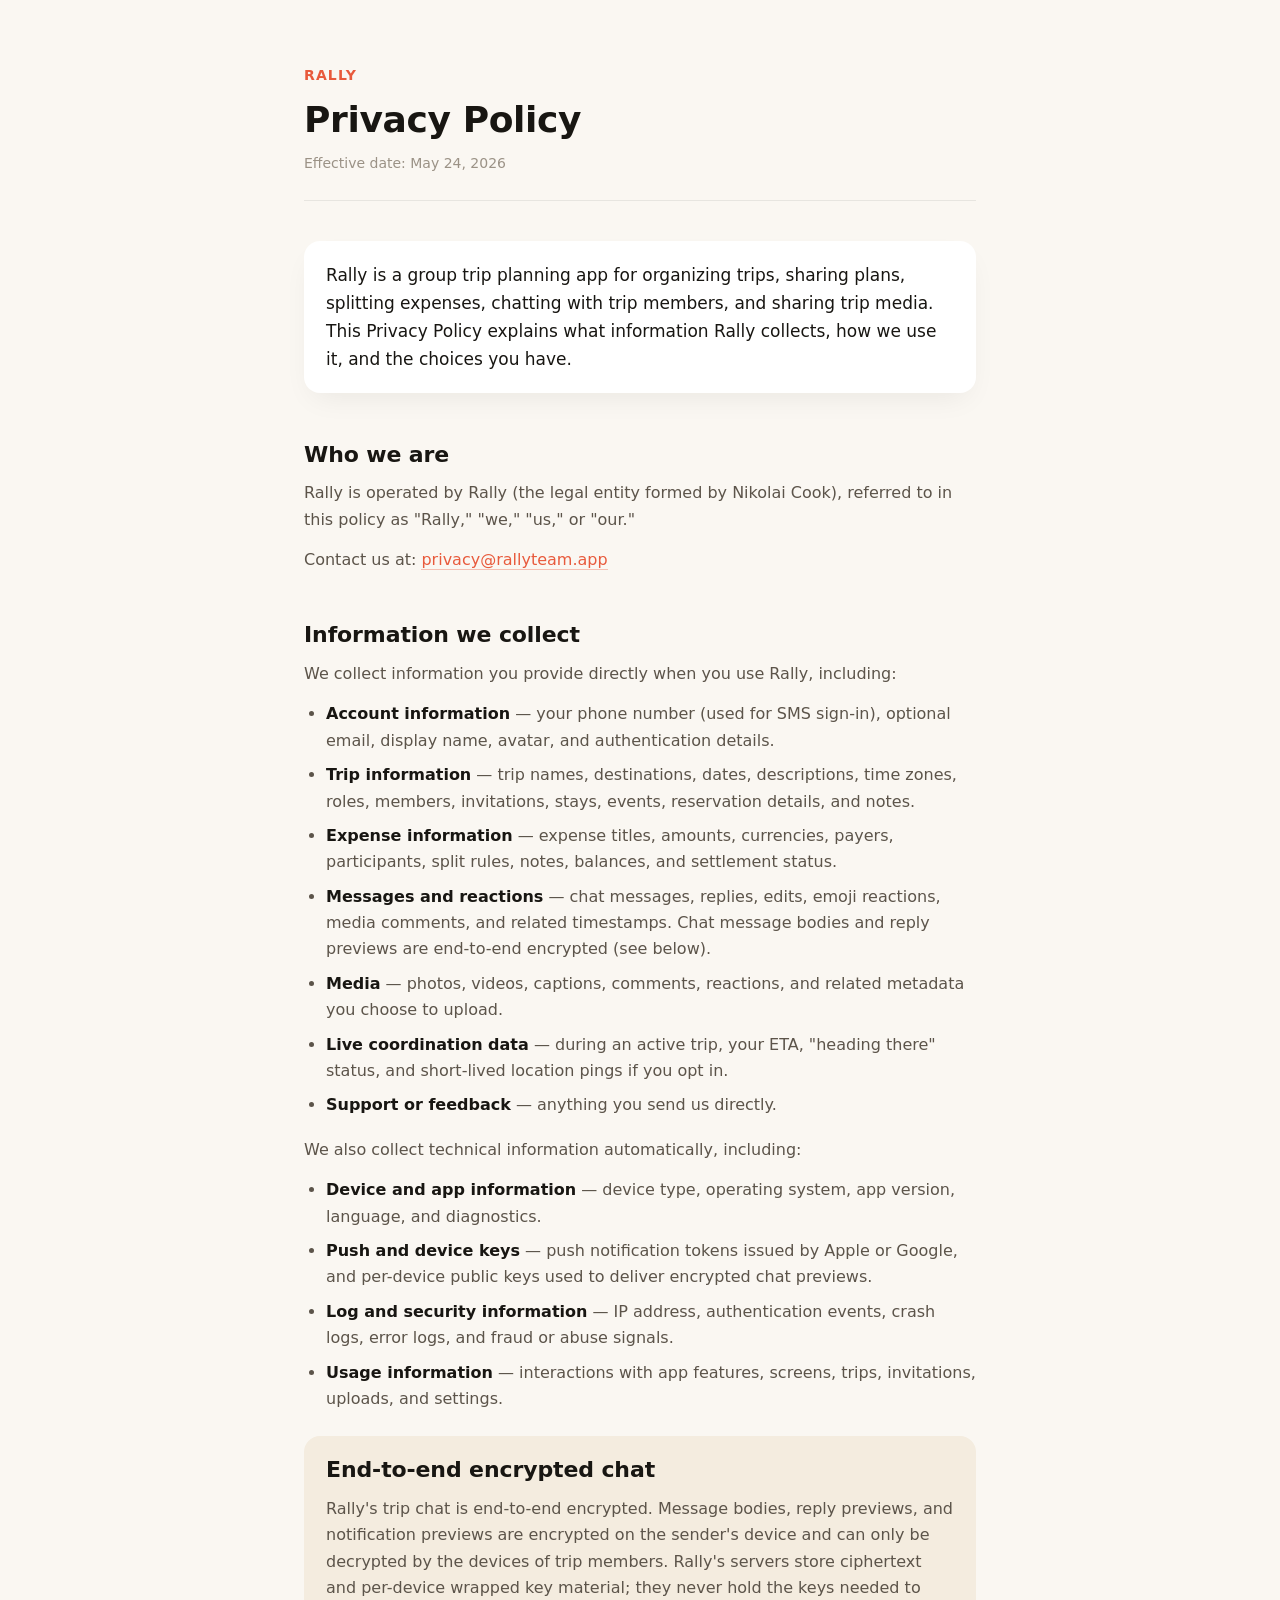
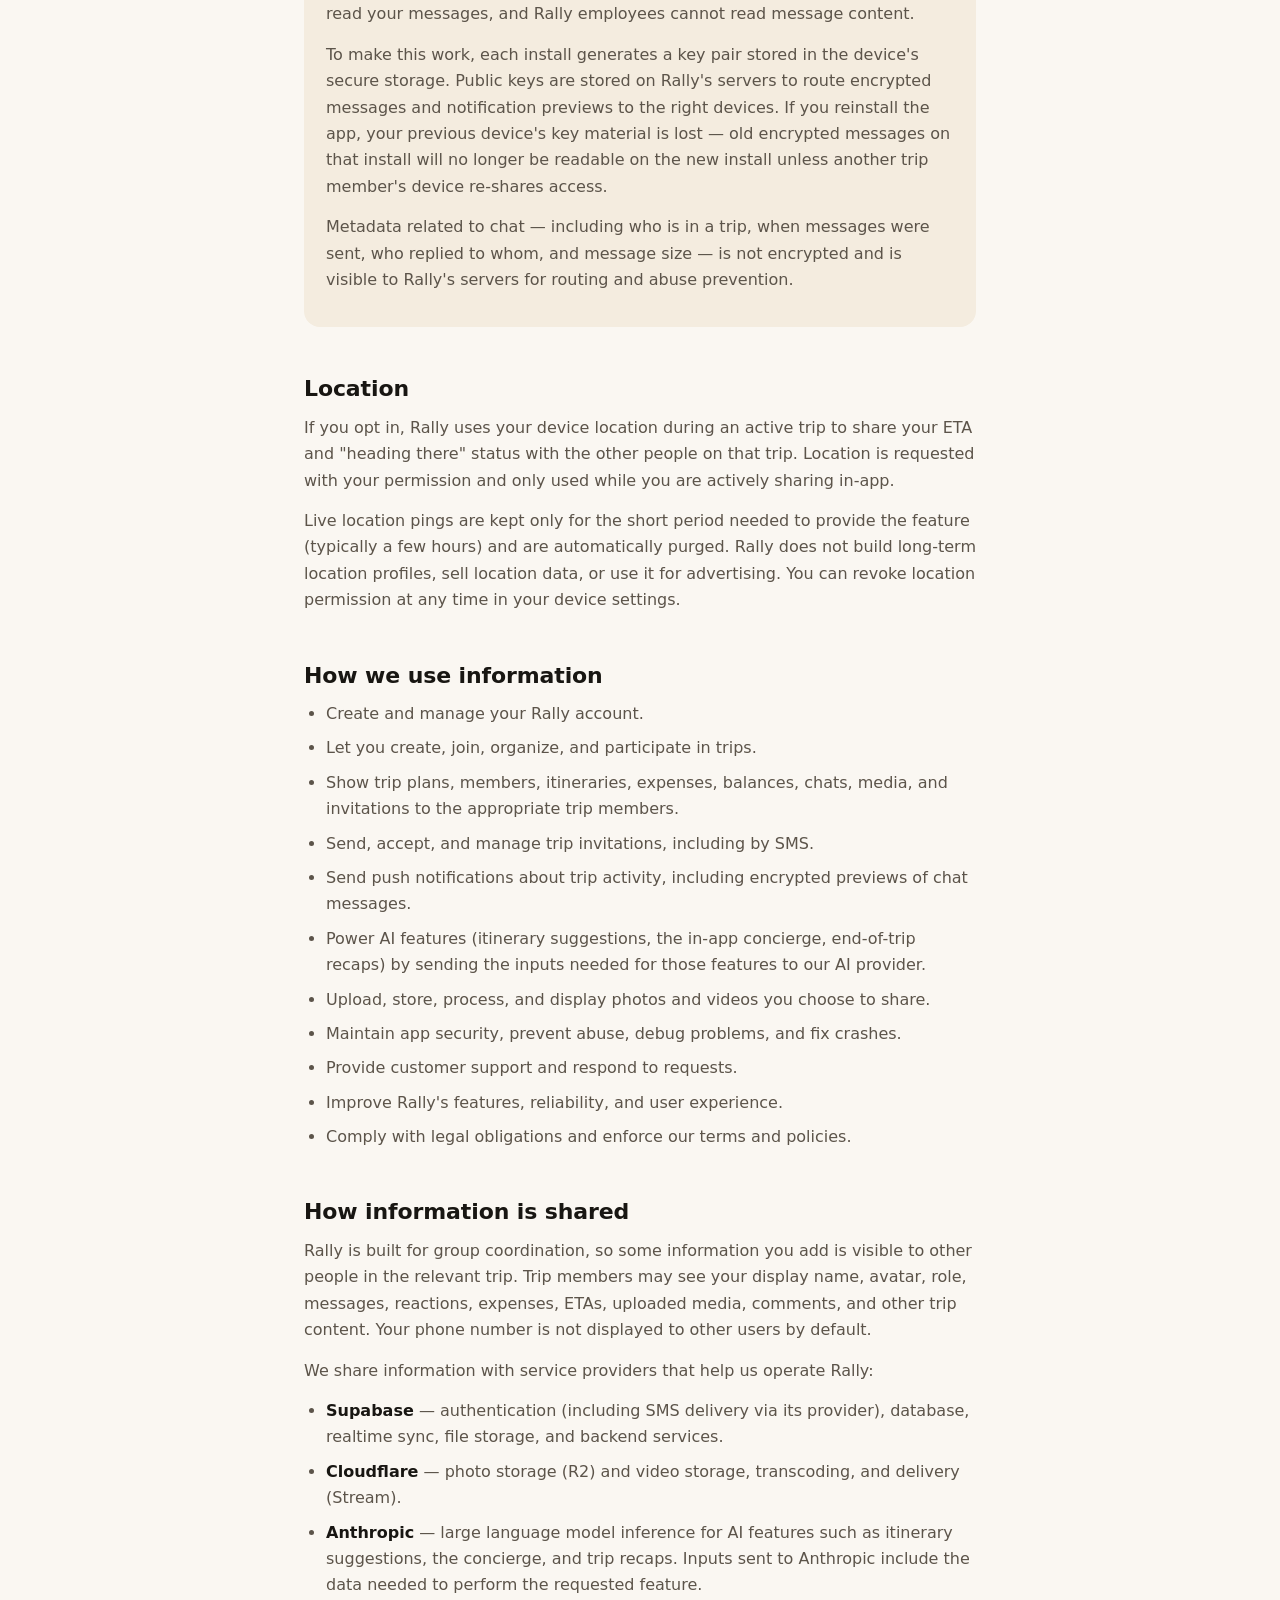
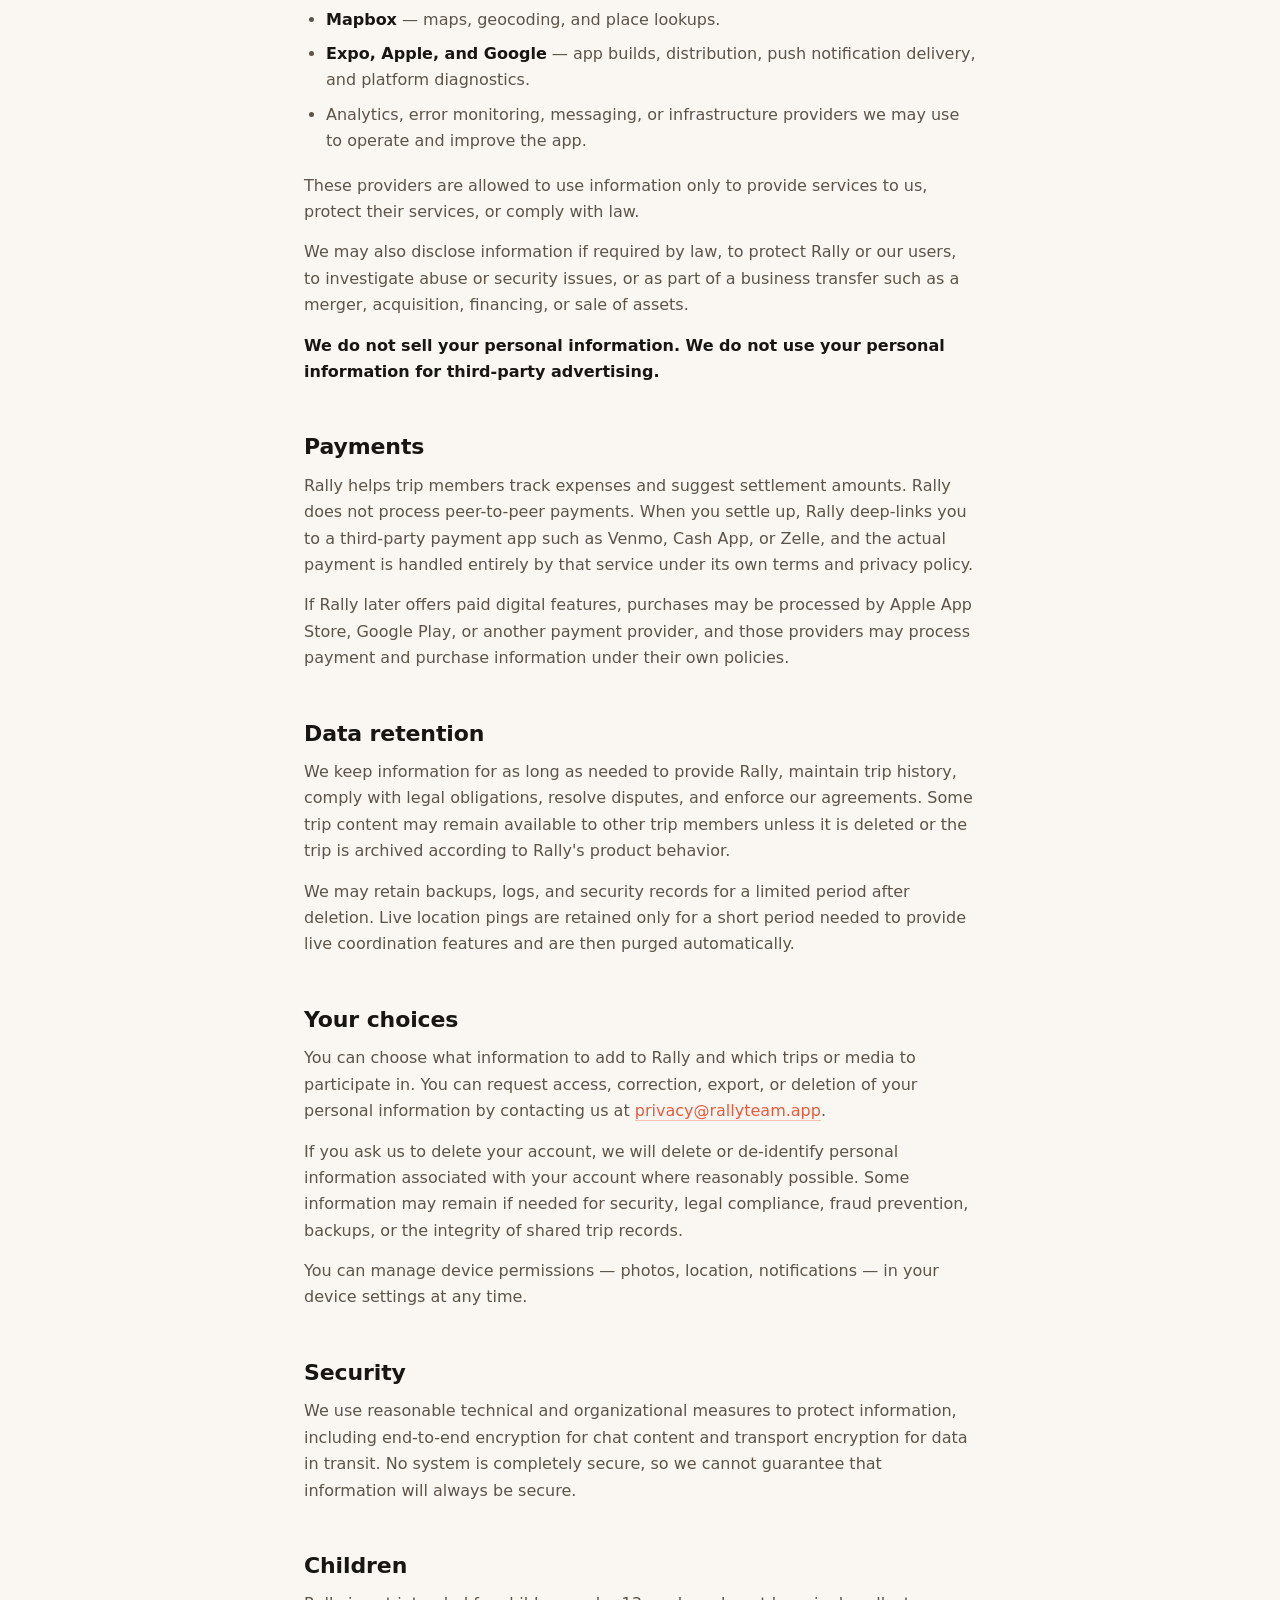
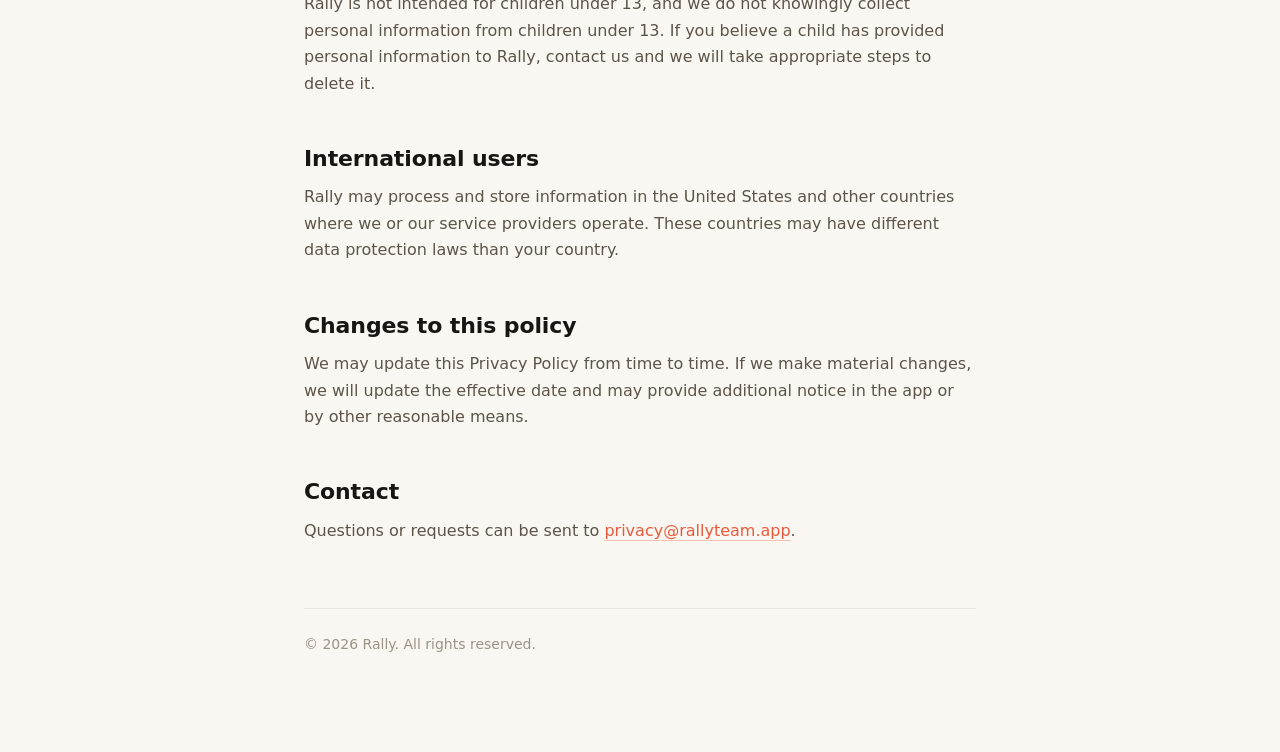
==== privacy.html @ 6982c93d "Add Rally privacy policy" ====
<!doctype html>
<html lang="en">
<head>
  <meta charset="utf-8" />
  <meta name="viewport" content="width=device-width, initial-scale=1" />
  <title>Rally — Privacy Policy</title>
  <meta name="description" content="How Rally collects, uses, and protects your information." />
  <style>
    :root {
      --paper: #FAF7F2;
      --paper-warm: #F4ECDF;
      --card: #FFFFFF;
      --ink: #181612;
      --ink-soft: #5C544A;
      --ink-mute: #9B9286;
      --accent: #E85A3C;
      --rule: rgba(24, 22, 18, 0.08);
    }
    * { box-sizing: border-box; }
    html, body { margin: 0; padding: 0; }
    body {
      background: var(--paper);
      color: var(--ink-soft);
      font: 16px/1.65 -apple-system, BlinkMacSystemFont, "Segoe UI", "Geist", "Inter", system-ui, sans-serif;
      -webkit-font-smoothing: antialiased;
      -moz-osx-font-smoothing: grayscale;
    }
    main {
      max-width: 720px;
      margin: 0 auto;
      padding: 64px 24px 96px;
    }
    header {
      margin-bottom: 40px;
      padding-bottom: 24px;
      border-bottom: 1px solid var(--rule);
    }
    .brand {
      font-size: 14px;
      font-weight: 600;
      letter-spacing: 0.08em;
      text-transform: uppercase;
      color: var(--accent);
      margin-bottom: 12px;
    }
    h1 {
      font-size: 36px;
      line-height: 1.15;
      color: var(--ink);
      margin: 0 0 12px;
      letter-spacing: -0.01em;
    }
    .effective {
      color: var(--ink-mute);
      font-size: 14px;
      margin: 0;
    }
    h2 {
      color: var(--ink);
      font-size: 22px;
      line-height: 1.25;
      margin: 48px 0 12px;
      letter-spacing: -0.005em;
    }
    p { margin: 0 0 14px; }
    ul {
      margin: 0 0 18px;
      padding-left: 22px;
    }
    li { margin-bottom: 8px; }
    strong { color: var(--ink); font-weight: 600; }
    a {
      color: var(--accent);
      text-decoration: none;
      border-bottom: 1px solid rgba(232, 90, 60, 0.35);
    }
    a:hover { border-bottom-color: var(--accent); }
    .intro {
      background: var(--card);
      padding: 20px 22px;
      border-radius: 16px;
      box-shadow: 0 12px 30px -10px rgba(24, 22, 18, 0.08);
      font-size: 17px;
      color: var(--ink);
      margin-bottom: 32px;
    }
    .callout {
      background: var(--paper-warm);
      border-radius: 16px;
      padding: 20px 22px;
      margin: 24px 0;
    }
    .callout h2 { margin-top: 0; }
    footer {
      margin-top: 64px;
      padding-top: 24px;
      border-top: 1px solid var(--rule);
      font-size: 14px;
      color: var(--ink-mute);
    }
    @media (max-width: 520px) {
      main { padding: 40px 20px 72px; }
      h1 { font-size: 28px; }
      h2 { font-size: 20px; margin-top: 36px; }
      .intro { font-size: 16px; }
    }
  </style>
</head>
<body>
  <main>
    <header>
      <div class="brand">Rally</div>
      <h1>Privacy Policy</h1>
      <p class="effective">Effective date: May 24, 2026</p>
    </header>

    <p class="intro">
      Rally is a group trip planning app for organizing trips, sharing plans, splitting expenses, chatting with trip members, and sharing trip media. This Privacy Policy explains what information Rally collects, how we use it, and the choices you have.
    </p>

    <h2>Who we are</h2>
    <p>Rally is operated by Rally (the legal entity formed by Nikolai Cook), referred to in this policy as "Rally," "we," "us," or "our."</p>
    <p>Contact us at: <a href="mailto:privacy@rallyteam.app">privacy@rallyteam.app</a></p>

    <h2>Information we collect</h2>
    <p>We collect information you provide directly when you use Rally, including:</p>
    <ul>
      <li><strong>Account information</strong> — your phone number (used for SMS sign-in), optional email, display name, avatar, and authentication details.</li>
      <li><strong>Trip information</strong> — trip names, destinations, dates, descriptions, time zones, roles, members, invitations, stays, events, reservation details, and notes.</li>
      <li><strong>Expense information</strong> — expense titles, amounts, currencies, payers, participants, split rules, notes, balances, and settlement status.</li>
      <li><strong>Messages and reactions</strong> — chat messages, replies, edits, emoji reactions, media comments, and related timestamps. Chat message bodies and reply previews are end-to-end encrypted (see below).</li>
      <li><strong>Media</strong> — photos, videos, captions, comments, reactions, and related metadata you choose to upload.</li>
      <li><strong>Live coordination data</strong> — during an active trip, your ETA, "heading there" status, and short-lived location pings if you opt in.</li>
      <li><strong>Support or feedback</strong> — anything you send us directly.</li>
    </ul>

    <p>We also collect technical information automatically, including:</p>
    <ul>
      <li><strong>Device and app information</strong> — device type, operating system, app version, language, and diagnostics.</li>
      <li><strong>Push and device keys</strong> — push notification tokens issued by Apple or Google, and per-device public keys used to deliver encrypted chat previews.</li>
      <li><strong>Log and security information</strong> — IP address, authentication events, crash logs, error logs, and fraud or abuse signals.</li>
      <li><strong>Usage information</strong> — interactions with app features, screens, trips, invitations, uploads, and settings.</li>
    </ul>

    <div class="callout">
      <h2>End-to-end encrypted chat</h2>
      <p>Rally's trip chat is end-to-end encrypted. Message bodies, reply previews, and notification previews are encrypted on the sender's device and can only be decrypted by the devices of trip members. Rally's servers store ciphertext and per-device wrapped key material; they never hold the keys needed to read your messages, and Rally employees cannot read message content.</p>
      <p>To make this work, each install generates a key pair stored in the device's secure storage. Public keys are stored on Rally's servers to route encrypted messages and notification previews to the right devices. If you reinstall the app, your previous device's key material is lost — old encrypted messages on that install will no longer be readable on the new install unless another trip member's device re-shares access.</p>
      <p>Metadata related to chat — including who is in a trip, when messages were sent, who replied to whom, and message size — is not encrypted and is visible to Rally's servers for routing and abuse prevention.</p>
    </div>

    <h2>Location</h2>
    <p>If you opt in, Rally uses your device location during an active trip to share your ETA and "heading there" status with the other people on that trip. Location is requested with your permission and only used while you are actively sharing in-app.</p>
    <p>Live location pings are kept only for the short period needed to provide the feature (typically a few hours) and are automatically purged. Rally does not build long-term location profiles, sell location data, or use it for advertising. You can revoke location permission at any time in your device settings.</p>

    <h2>How we use information</h2>
    <ul>
      <li>Create and manage your Rally account.</li>
      <li>Let you create, join, organize, and participate in trips.</li>
      <li>Show trip plans, members, itineraries, expenses, balances, chats, media, and invitations to the appropriate trip members.</li>
      <li>Send, accept, and manage trip invitations, including by SMS.</li>
      <li>Send push notifications about trip activity, including encrypted previews of chat messages.</li>
      <li>Power AI features (itinerary suggestions, the in-app concierge, end-of-trip recaps) by sending the inputs needed for those features to our AI provider.</li>
      <li>Upload, store, process, and display photos and videos you choose to share.</li>
      <li>Maintain app security, prevent abuse, debug problems, and fix crashes.</li>
      <li>Provide customer support and respond to requests.</li>
      <li>Improve Rally's features, reliability, and user experience.</li>
      <li>Comply with legal obligations and enforce our terms and policies.</li>
    </ul>

    <h2>How information is shared</h2>
    <p>Rally is built for group coordination, so some information you add is visible to other people in the relevant trip. Trip members may see your display name, avatar, role, messages, reactions, expenses, ETAs, uploaded media, comments, and other trip content. Your phone number is not displayed to other users by default.</p>
    <p>We share information with service providers that help us operate Rally:</p>
    <ul>
      <li><strong>Supabase</strong> — authentication (including SMS delivery via its provider), database, realtime sync, file storage, and backend services.</li>
      <li><strong>Cloudflare</strong> — photo storage (R2) and video storage, transcoding, and delivery (Stream).</li>
      <li><strong>Anthropic</strong> — large language model inference for AI features such as itinerary suggestions, the concierge, and trip recaps. Inputs sent to Anthropic include the data needed to perform the requested feature.</li>
      <li><strong>Mapbox</strong> — maps, geocoding, and place lookups.</li>
      <li><strong>Expo, Apple, and Google</strong> — app builds, distribution, push notification delivery, and platform diagnostics.</li>
      <li>Analytics, error monitoring, messaging, or infrastructure providers we may use to operate and improve the app.</li>
    </ul>
    <p>These providers are allowed to use information only to provide services to us, protect their services, or comply with law.</p>
    <p>We may also disclose information if required by law, to protect Rally or our users, to investigate abuse or security issues, or as part of a business transfer such as a merger, acquisition, financing, or sale of assets.</p>
    <p><strong>We do not sell your personal information. We do not use your personal information for third-party advertising.</strong></p>

    <h2>Payments</h2>
    <p>Rally helps trip members track expenses and suggest settlement amounts. Rally does not process peer-to-peer payments. When you settle up, Rally deep-links you to a third-party payment app such as Venmo, Cash App, or Zelle, and the actual payment is handled entirely by that service under its own terms and privacy policy.</p>
    <p>If Rally later offers paid digital features, purchases may be processed by Apple App Store, Google Play, or another payment provider, and those providers may process payment and purchase information under their own policies.</p>

    <h2>Data retention</h2>
    <p>We keep information for as long as needed to provide Rally, maintain trip history, comply with legal obligations, resolve disputes, and enforce our agreements. Some trip content may remain available to other trip members unless it is deleted or the trip is archived according to Rally's product behavior.</p>
    <p>We may retain backups, logs, and security records for a limited period after deletion. Live location pings are retained only for a short period needed to provide live coordination features and are then purged automatically.</p>

    <h2>Your choices</h2>
    <p>You can choose what information to add to Rally and which trips or media to participate in. You can request access, correction, export, or deletion of your personal information by contacting us at <a href="mailto:privacy@rallyteam.app">privacy@rallyteam.app</a>.</p>
    <p>If you ask us to delete your account, we will delete or de-identify personal information associated with your account where reasonably possible. Some information may remain if needed for security, legal compliance, fraud prevention, backups, or the integrity of shared trip records.</p>
    <p>You can manage device permissions — photos, location, notifications — in your device settings at any time.</p>

    <h2>Security</h2>
    <p>We use reasonable technical and organizational measures to protect information, including end-to-end encryption for chat content and transport encryption for data in transit. No system is completely secure, so we cannot guarantee that information will always be secure.</p>

    <h2>Children</h2>
    <p>Rally is not intended for children under 13, and we do not knowingly collect personal information from children under 13. If you believe a child has provided personal information to Rally, contact us and we will take appropriate steps to delete it.</p>

    <h2>International users</h2>
    <p>Rally may process and store information in the United States and other countries where we or our service providers operate. These countries may have different data protection laws than your country.</p>

    <h2>Changes to this policy</h2>
    <p>We may update this Privacy Policy from time to time. If we make material changes, we will update the effective date and may provide additional notice in the app or by other reasonable means.</p>

    <h2>Contact</h2>
    <p>Questions or requests can be sent to <a href="mailto:privacy@rallyteam.app">privacy@rallyteam.app</a>.</p>

    <footer>
      &copy; 2026 Rally. All rights reserved.
    </footer>
  </main>
</body>
</html>
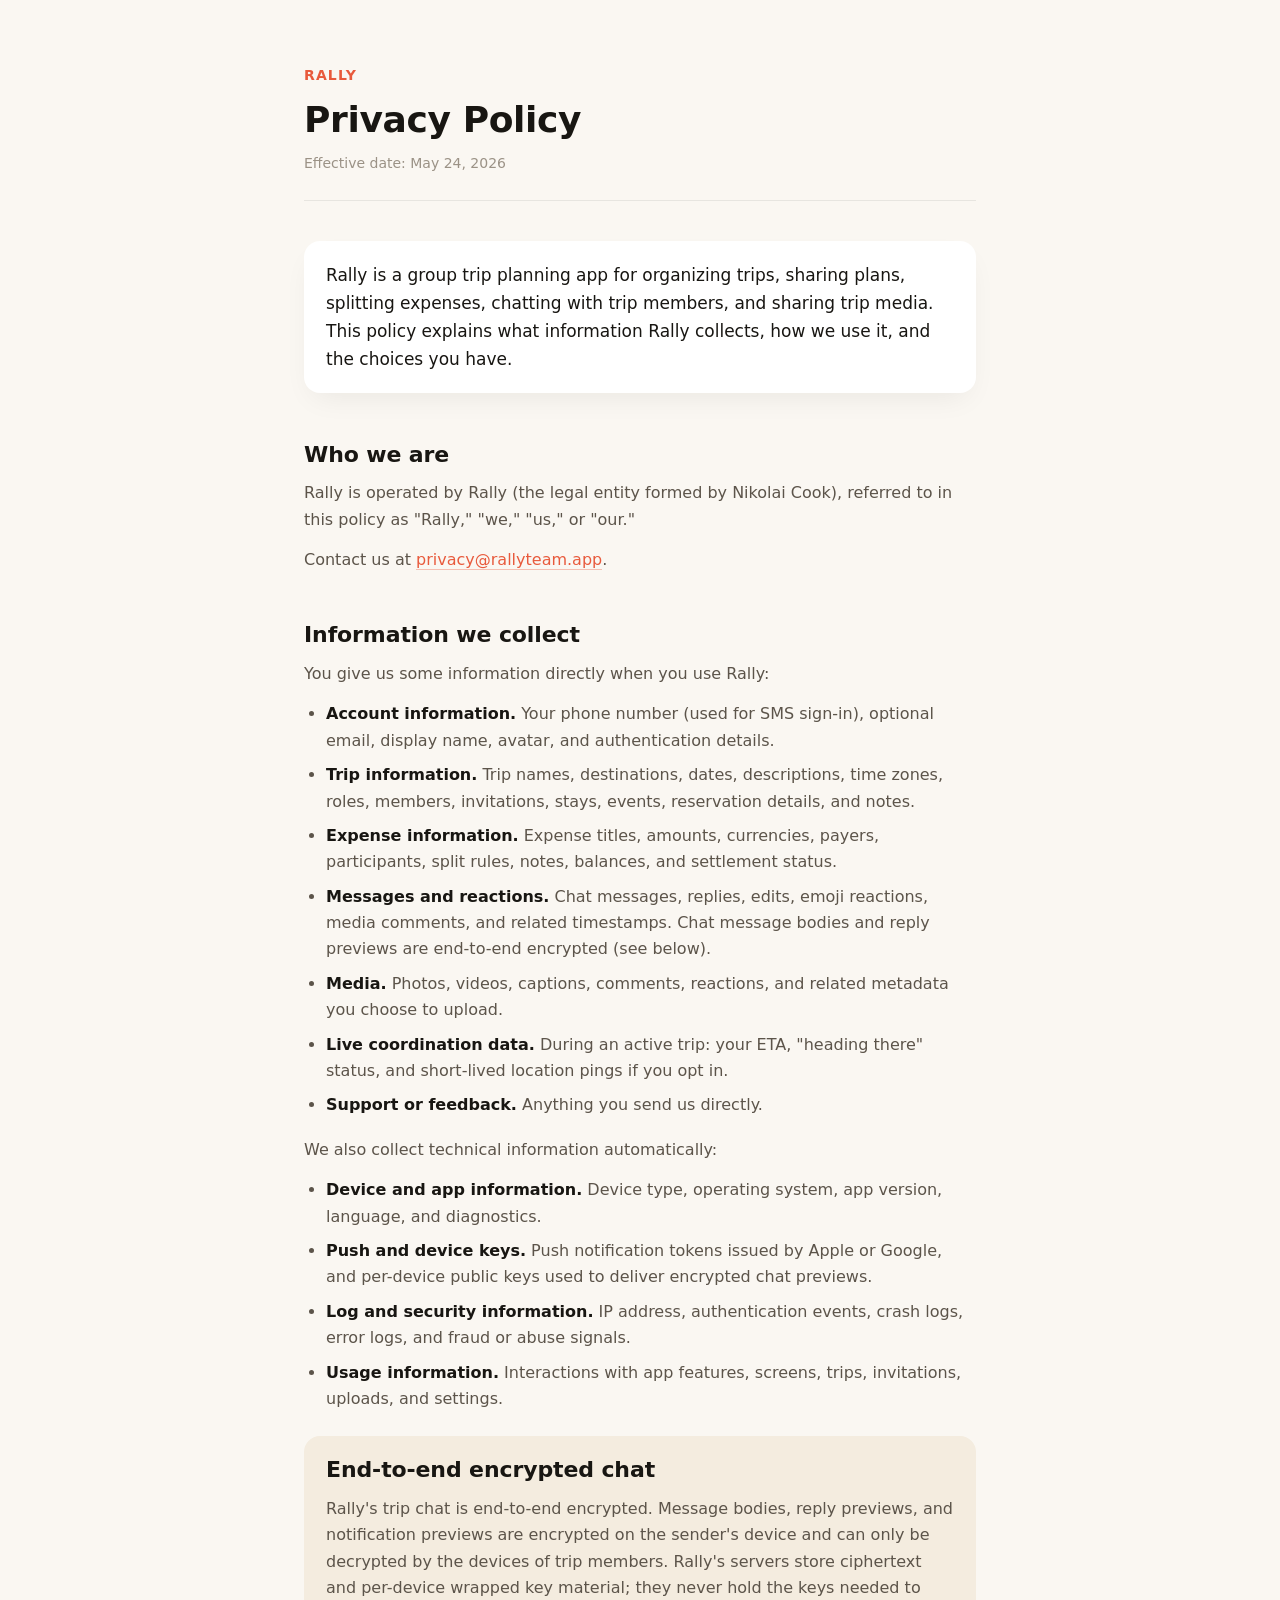
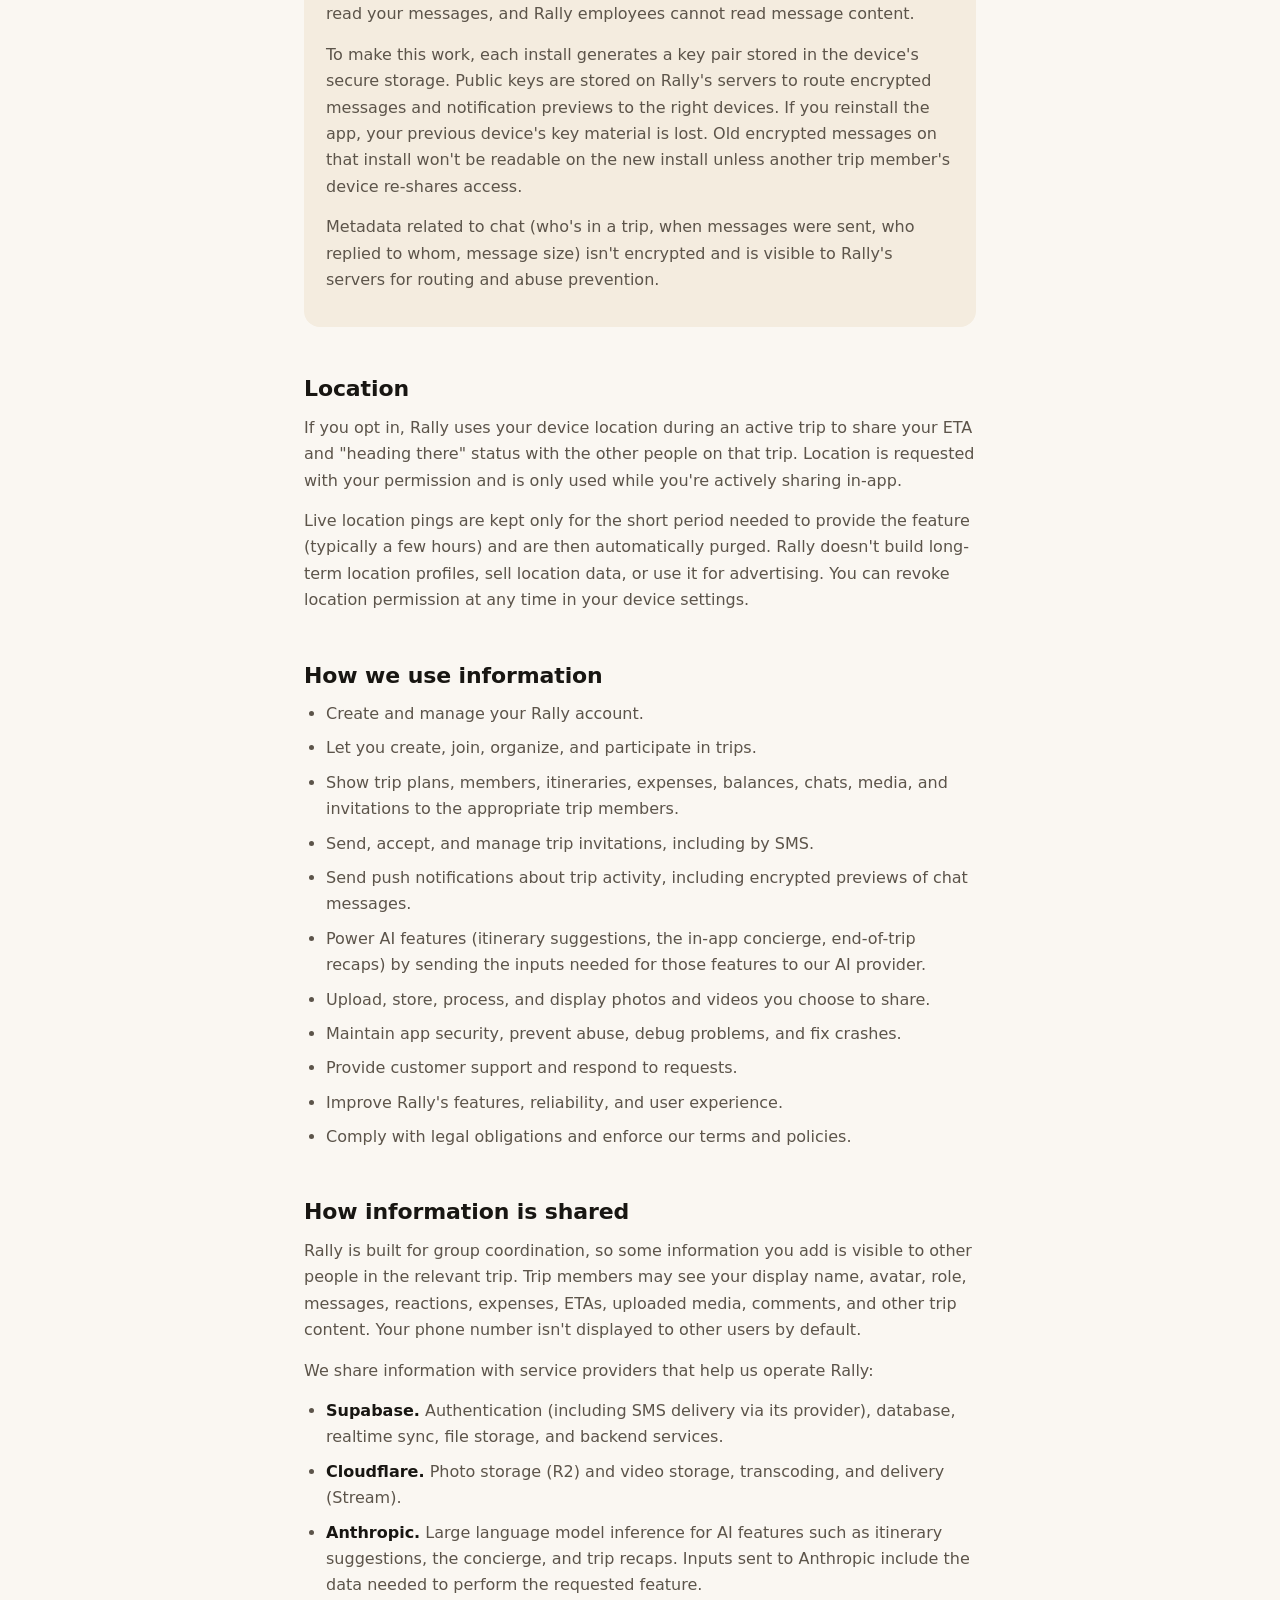
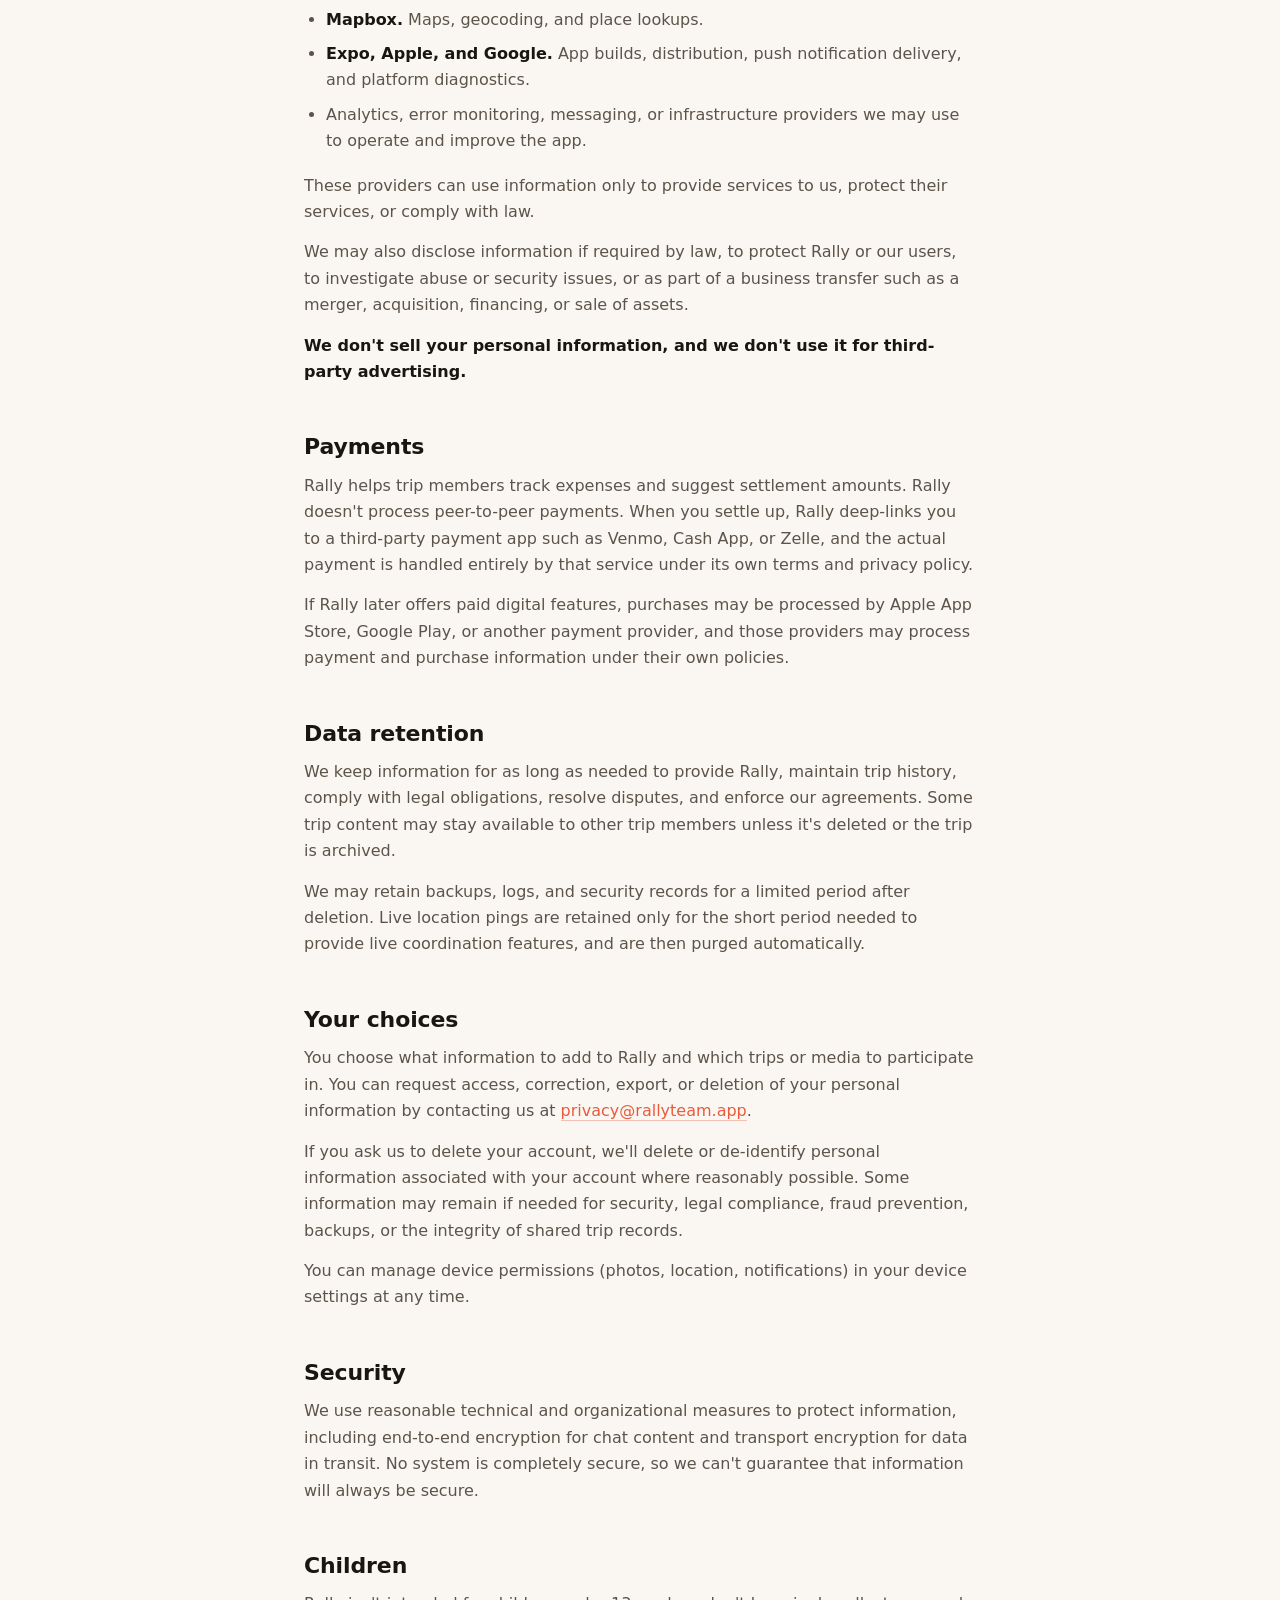
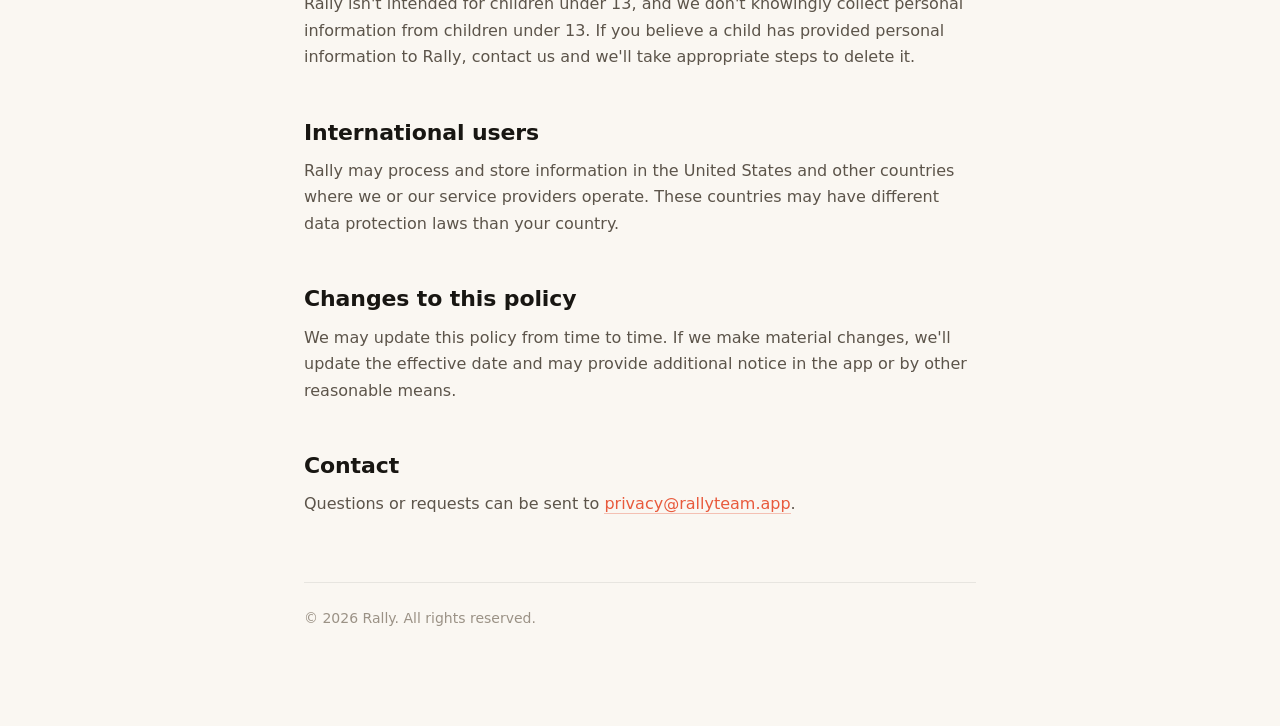
==== commit c1dd7e63: "Polish privacy policy: drop em dashes, tighten phrasing" ====
--- a/privacy.html
+++ b/privacy.html
@@ -3,7 +3,7 @@
 <head>
   <meta charset="utf-8" />
   <meta name="viewport" content="width=device-width, initial-scale=1" />
-  <title>Rally — Privacy Policy</title>
+  <title>Rally Privacy Policy</title>
   <meta name="description" content="How Rally collects, uses, and protects your information." />
   <style>
     :root {
@@ -115,43 +115,43 @@
     </header>
 
     <p class="intro">
-      Rally is a group trip planning app for organizing trips, sharing plans, splitting expenses, chatting with trip members, and sharing trip media. This Privacy Policy explains what information Rally collects, how we use it, and the choices you have.
+      Rally is a group trip planning app for organizing trips, sharing plans, splitting expenses, chatting with trip members, and sharing trip media. This policy explains what information Rally collects, how we use it, and the choices you have.
     </p>
 
     <h2>Who we are</h2>
     <p>Rally is operated by Rally (the legal entity formed by Nikolai Cook), referred to in this policy as "Rally," "we," "us," or "our."</p>
-    <p>Contact us at: <a href="mailto:privacy@rallyteam.app">privacy@rallyteam.app</a></p>
+    <p>Contact us at <a href="mailto:privacy@rallyteam.app">privacy@rallyteam.app</a>.</p>
 
     <h2>Information we collect</h2>
-    <p>We collect information you provide directly when you use Rally, including:</p>
-    <ul>
-      <li><strong>Account information</strong> — your phone number (used for SMS sign-in), optional email, display name, avatar, and authentication details.</li>
-      <li><strong>Trip information</strong> — trip names, destinations, dates, descriptions, time zones, roles, members, invitations, stays, events, reservation details, and notes.</li>
-      <li><strong>Expense information</strong> — expense titles, amounts, currencies, payers, participants, split rules, notes, balances, and settlement status.</li>
-      <li><strong>Messages and reactions</strong> — chat messages, replies, edits, emoji reactions, media comments, and related timestamps. Chat message bodies and reply previews are end-to-end encrypted (see below).</li>
-      <li><strong>Media</strong> — photos, videos, captions, comments, reactions, and related metadata you choose to upload.</li>
-      <li><strong>Live coordination data</strong> — during an active trip, your ETA, "heading there" status, and short-lived location pings if you opt in.</li>
-      <li><strong>Support or feedback</strong> — anything you send us directly.</li>
-    </ul>
-
-    <p>We also collect technical information automatically, including:</p>
-    <ul>
-      <li><strong>Device and app information</strong> — device type, operating system, app version, language, and diagnostics.</li>
-      <li><strong>Push and device keys</strong> — push notification tokens issued by Apple or Google, and per-device public keys used to deliver encrypted chat previews.</li>
-      <li><strong>Log and security information</strong> — IP address, authentication events, crash logs, error logs, and fraud or abuse signals.</li>
-      <li><strong>Usage information</strong> — interactions with app features, screens, trips, invitations, uploads, and settings.</li>
+    <p>You give us some information directly when you use Rally:</p>
+    <ul>
+      <li><strong>Account information.</strong> Your phone number (used for SMS sign-in), optional email, display name, avatar, and authentication details.</li>
+      <li><strong>Trip information.</strong> Trip names, destinations, dates, descriptions, time zones, roles, members, invitations, stays, events, reservation details, and notes.</li>
+      <li><strong>Expense information.</strong> Expense titles, amounts, currencies, payers, participants, split rules, notes, balances, and settlement status.</li>
+      <li><strong>Messages and reactions.</strong> Chat messages, replies, edits, emoji reactions, media comments, and related timestamps. Chat message bodies and reply previews are end-to-end encrypted (see below).</li>
+      <li><strong>Media.</strong> Photos, videos, captions, comments, reactions, and related metadata you choose to upload.</li>
+      <li><strong>Live coordination data.</strong> During an active trip: your ETA, "heading there" status, and short-lived location pings if you opt in.</li>
+      <li><strong>Support or feedback.</strong> Anything you send us directly.</li>
+    </ul>
+
+    <p>We also collect technical information automatically:</p>
+    <ul>
+      <li><strong>Device and app information.</strong> Device type, operating system, app version, language, and diagnostics.</li>
+      <li><strong>Push and device keys.</strong> Push notification tokens issued by Apple or Google, and per-device public keys used to deliver encrypted chat previews.</li>
+      <li><strong>Log and security information.</strong> IP address, authentication events, crash logs, error logs, and fraud or abuse signals.</li>
+      <li><strong>Usage information.</strong> Interactions with app features, screens, trips, invitations, uploads, and settings.</li>
     </ul>
 
     <div class="callout">
       <h2>End-to-end encrypted chat</h2>
       <p>Rally's trip chat is end-to-end encrypted. Message bodies, reply previews, and notification previews are encrypted on the sender's device and can only be decrypted by the devices of trip members. Rally's servers store ciphertext and per-device wrapped key material; they never hold the keys needed to read your messages, and Rally employees cannot read message content.</p>
-      <p>To make this work, each install generates a key pair stored in the device's secure storage. Public keys are stored on Rally's servers to route encrypted messages and notification previews to the right devices. If you reinstall the app, your previous device's key material is lost — old encrypted messages on that install will no longer be readable on the new install unless another trip member's device re-shares access.</p>
-      <p>Metadata related to chat — including who is in a trip, when messages were sent, who replied to whom, and message size — is not encrypted and is visible to Rally's servers for routing and abuse prevention.</p>
+      <p>To make this work, each install generates a key pair stored in the device's secure storage. Public keys are stored on Rally's servers to route encrypted messages and notification previews to the right devices. If you reinstall the app, your previous device's key material is lost. Old encrypted messages on that install won't be readable on the new install unless another trip member's device re-shares access.</p>
+      <p>Metadata related to chat (who's in a trip, when messages were sent, who replied to whom, message size) isn't encrypted and is visible to Rally's servers for routing and abuse prevention.</p>
     </div>
 
     <h2>Location</h2>
-    <p>If you opt in, Rally uses your device location during an active trip to share your ETA and "heading there" status with the other people on that trip. Location is requested with your permission and only used while you are actively sharing in-app.</p>
-    <p>Live location pings are kept only for the short period needed to provide the feature (typically a few hours) and are automatically purged. Rally does not build long-term location profiles, sell location data, or use it for advertising. You can revoke location permission at any time in your device settings.</p>
+    <p>If you opt in, Rally uses your device location during an active trip to share your ETA and "heading there" status with the other people on that trip. Location is requested with your permission and is only used while you're actively sharing in-app.</p>
+    <p>Live location pings are kept only for the short period needed to provide the feature (typically a few hours) and are then automatically purged. Rally doesn't build long-term location profiles, sell location data, or use it for advertising. You can revoke location permission at any time in your device settings.</p>
 
     <h2>How we use information</h2>
     <ul>
@@ -169,44 +169,44 @@
     </ul>
 
     <h2>How information is shared</h2>
-    <p>Rally is built for group coordination, so some information you add is visible to other people in the relevant trip. Trip members may see your display name, avatar, role, messages, reactions, expenses, ETAs, uploaded media, comments, and other trip content. Your phone number is not displayed to other users by default.</p>
+    <p>Rally is built for group coordination, so some information you add is visible to other people in the relevant trip. Trip members may see your display name, avatar, role, messages, reactions, expenses, ETAs, uploaded media, comments, and other trip content. Your phone number isn't displayed to other users by default.</p>
     <p>We share information with service providers that help us operate Rally:</p>
     <ul>
-      <li><strong>Supabase</strong> — authentication (including SMS delivery via its provider), database, realtime sync, file storage, and backend services.</li>
-      <li><strong>Cloudflare</strong> — photo storage (R2) and video storage, transcoding, and delivery (Stream).</li>
-      <li><strong>Anthropic</strong> — large language model inference for AI features such as itinerary suggestions, the concierge, and trip recaps. Inputs sent to Anthropic include the data needed to perform the requested feature.</li>
-      <li><strong>Mapbox</strong> — maps, geocoding, and place lookups.</li>
-      <li><strong>Expo, Apple, and Google</strong> — app builds, distribution, push notification delivery, and platform diagnostics.</li>
+      <li><strong>Supabase.</strong> Authentication (including SMS delivery via its provider), database, realtime sync, file storage, and backend services.</li>
+      <li><strong>Cloudflare.</strong> Photo storage (R2) and video storage, transcoding, and delivery (Stream).</li>
+      <li><strong>Anthropic.</strong> Large language model inference for AI features such as itinerary suggestions, the concierge, and trip recaps. Inputs sent to Anthropic include the data needed to perform the requested feature.</li>
+      <li><strong>Mapbox.</strong> Maps, geocoding, and place lookups.</li>
+      <li><strong>Expo, Apple, and Google.</strong> App builds, distribution, push notification delivery, and platform diagnostics.</li>
       <li>Analytics, error monitoring, messaging, or infrastructure providers we may use to operate and improve the app.</li>
     </ul>
-    <p>These providers are allowed to use information only to provide services to us, protect their services, or comply with law.</p>
+    <p>These providers can use information only to provide services to us, protect their services, or comply with law.</p>
     <p>We may also disclose information if required by law, to protect Rally or our users, to investigate abuse or security issues, or as part of a business transfer such as a merger, acquisition, financing, or sale of assets.</p>
-    <p><strong>We do not sell your personal information. We do not use your personal information for third-party advertising.</strong></p>
+    <p><strong>We don't sell your personal information, and we don't use it for third-party advertising.</strong></p>
 
     <h2>Payments</h2>
-    <p>Rally helps trip members track expenses and suggest settlement amounts. Rally does not process peer-to-peer payments. When you settle up, Rally deep-links you to a third-party payment app such as Venmo, Cash App, or Zelle, and the actual payment is handled entirely by that service under its own terms and privacy policy.</p>
+    <p>Rally helps trip members track expenses and suggest settlement amounts. Rally doesn't process peer-to-peer payments. When you settle up, Rally deep-links you to a third-party payment app such as Venmo, Cash App, or Zelle, and the actual payment is handled entirely by that service under its own terms and privacy policy.</p>
     <p>If Rally later offers paid digital features, purchases may be processed by Apple App Store, Google Play, or another payment provider, and those providers may process payment and purchase information under their own policies.</p>
 
     <h2>Data retention</h2>
-    <p>We keep information for as long as needed to provide Rally, maintain trip history, comply with legal obligations, resolve disputes, and enforce our agreements. Some trip content may remain available to other trip members unless it is deleted or the trip is archived according to Rally's product behavior.</p>
-    <p>We may retain backups, logs, and security records for a limited period after deletion. Live location pings are retained only for a short period needed to provide live coordination features and are then purged automatically.</p>
+    <p>We keep information for as long as needed to provide Rally, maintain trip history, comply with legal obligations, resolve disputes, and enforce our agreements. Some trip content may stay available to other trip members unless it's deleted or the trip is archived.</p>
+    <p>We may retain backups, logs, and security records for a limited period after deletion. Live location pings are retained only for the short period needed to provide live coordination features, and are then purged automatically.</p>
 
     <h2>Your choices</h2>
-    <p>You can choose what information to add to Rally and which trips or media to participate in. You can request access, correction, export, or deletion of your personal information by contacting us at <a href="mailto:privacy@rallyteam.app">privacy@rallyteam.app</a>.</p>
-    <p>If you ask us to delete your account, we will delete or de-identify personal information associated with your account where reasonably possible. Some information may remain if needed for security, legal compliance, fraud prevention, backups, or the integrity of shared trip records.</p>
-    <p>You can manage device permissions — photos, location, notifications — in your device settings at any time.</p>
+    <p>You choose what information to add to Rally and which trips or media to participate in. You can request access, correction, export, or deletion of your personal information by contacting us at <a href="mailto:privacy@rallyteam.app">privacy@rallyteam.app</a>.</p>
+    <p>If you ask us to delete your account, we'll delete or de-identify personal information associated with your account where reasonably possible. Some information may remain if needed for security, legal compliance, fraud prevention, backups, or the integrity of shared trip records.</p>
+    <p>You can manage device permissions (photos, location, notifications) in your device settings at any time.</p>
 
     <h2>Security</h2>
-    <p>We use reasonable technical and organizational measures to protect information, including end-to-end encryption for chat content and transport encryption for data in transit. No system is completely secure, so we cannot guarantee that information will always be secure.</p>
+    <p>We use reasonable technical and organizational measures to protect information, including end-to-end encryption for chat content and transport encryption for data in transit. No system is completely secure, so we can't guarantee that information will always be secure.</p>
 
     <h2>Children</h2>
-    <p>Rally is not intended for children under 13, and we do not knowingly collect personal information from children under 13. If you believe a child has provided personal information to Rally, contact us and we will take appropriate steps to delete it.</p>
+    <p>Rally isn't intended for children under 13, and we don't knowingly collect personal information from children under 13. If you believe a child has provided personal information to Rally, contact us and we'll take appropriate steps to delete it.</p>
 
     <h2>International users</h2>
     <p>Rally may process and store information in the United States and other countries where we or our service providers operate. These countries may have different data protection laws than your country.</p>
 
     <h2>Changes to this policy</h2>
-    <p>We may update this Privacy Policy from time to time. If we make material changes, we will update the effective date and may provide additional notice in the app or by other reasonable means.</p>
+    <p>We may update this policy from time to time. If we make material changes, we'll update the effective date and may provide additional notice in the app or by other reasonable means.</p>
 
     <h2>Contact</h2>
     <p>Questions or requests can be sent to <a href="mailto:privacy@rallyteam.app">privacy@rallyteam.app</a>.</p>
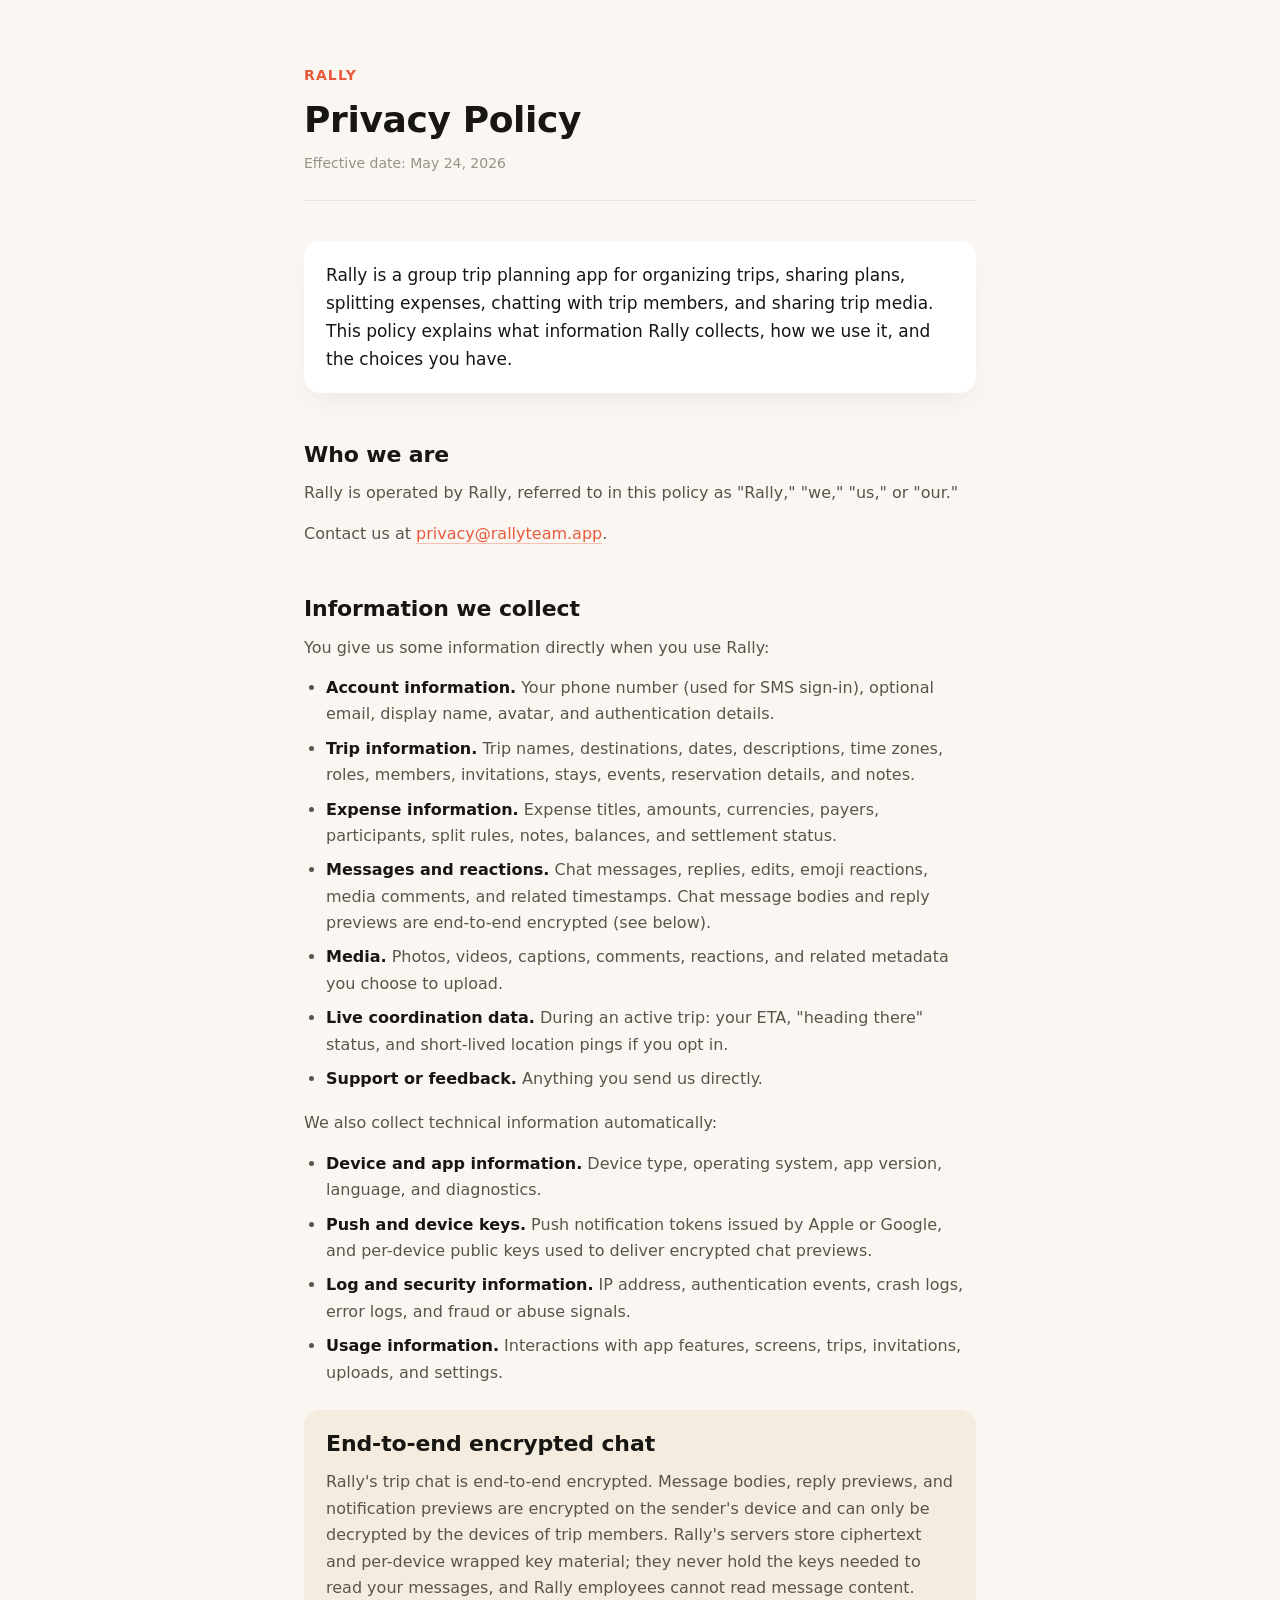
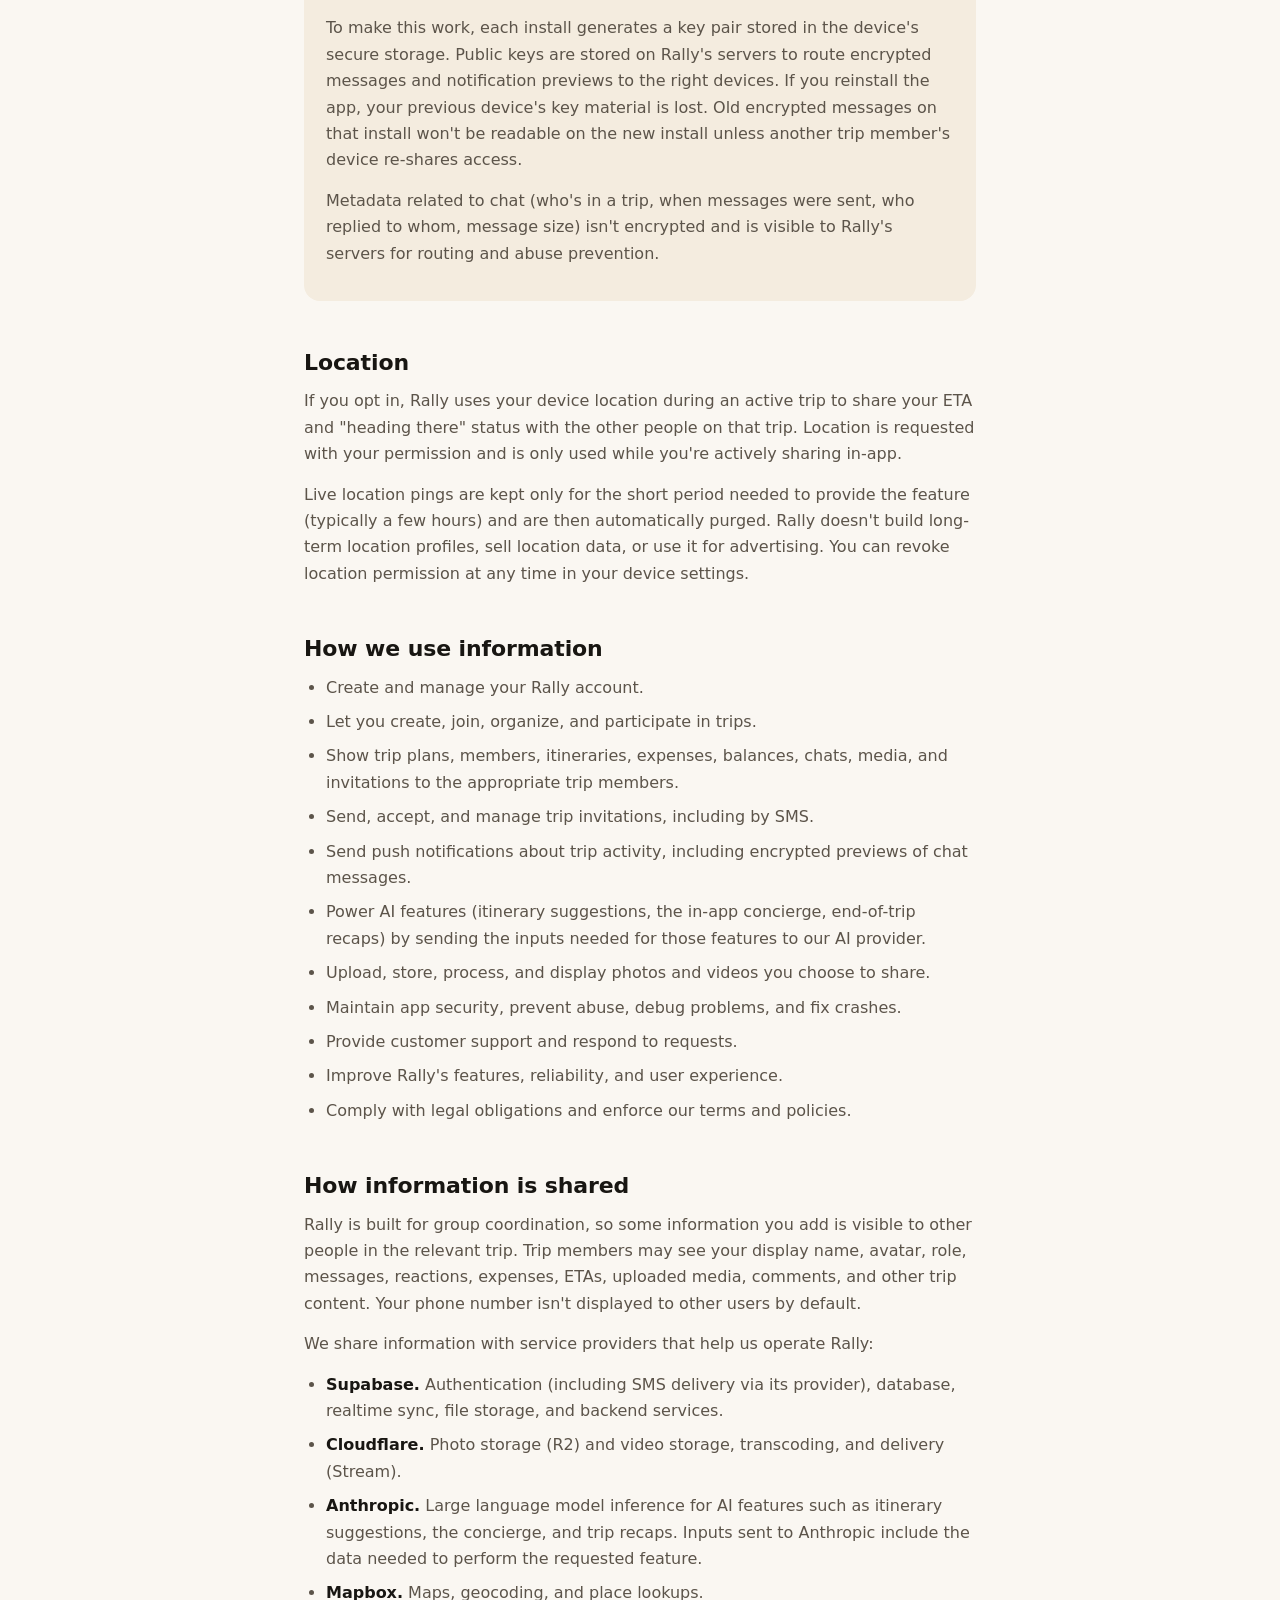
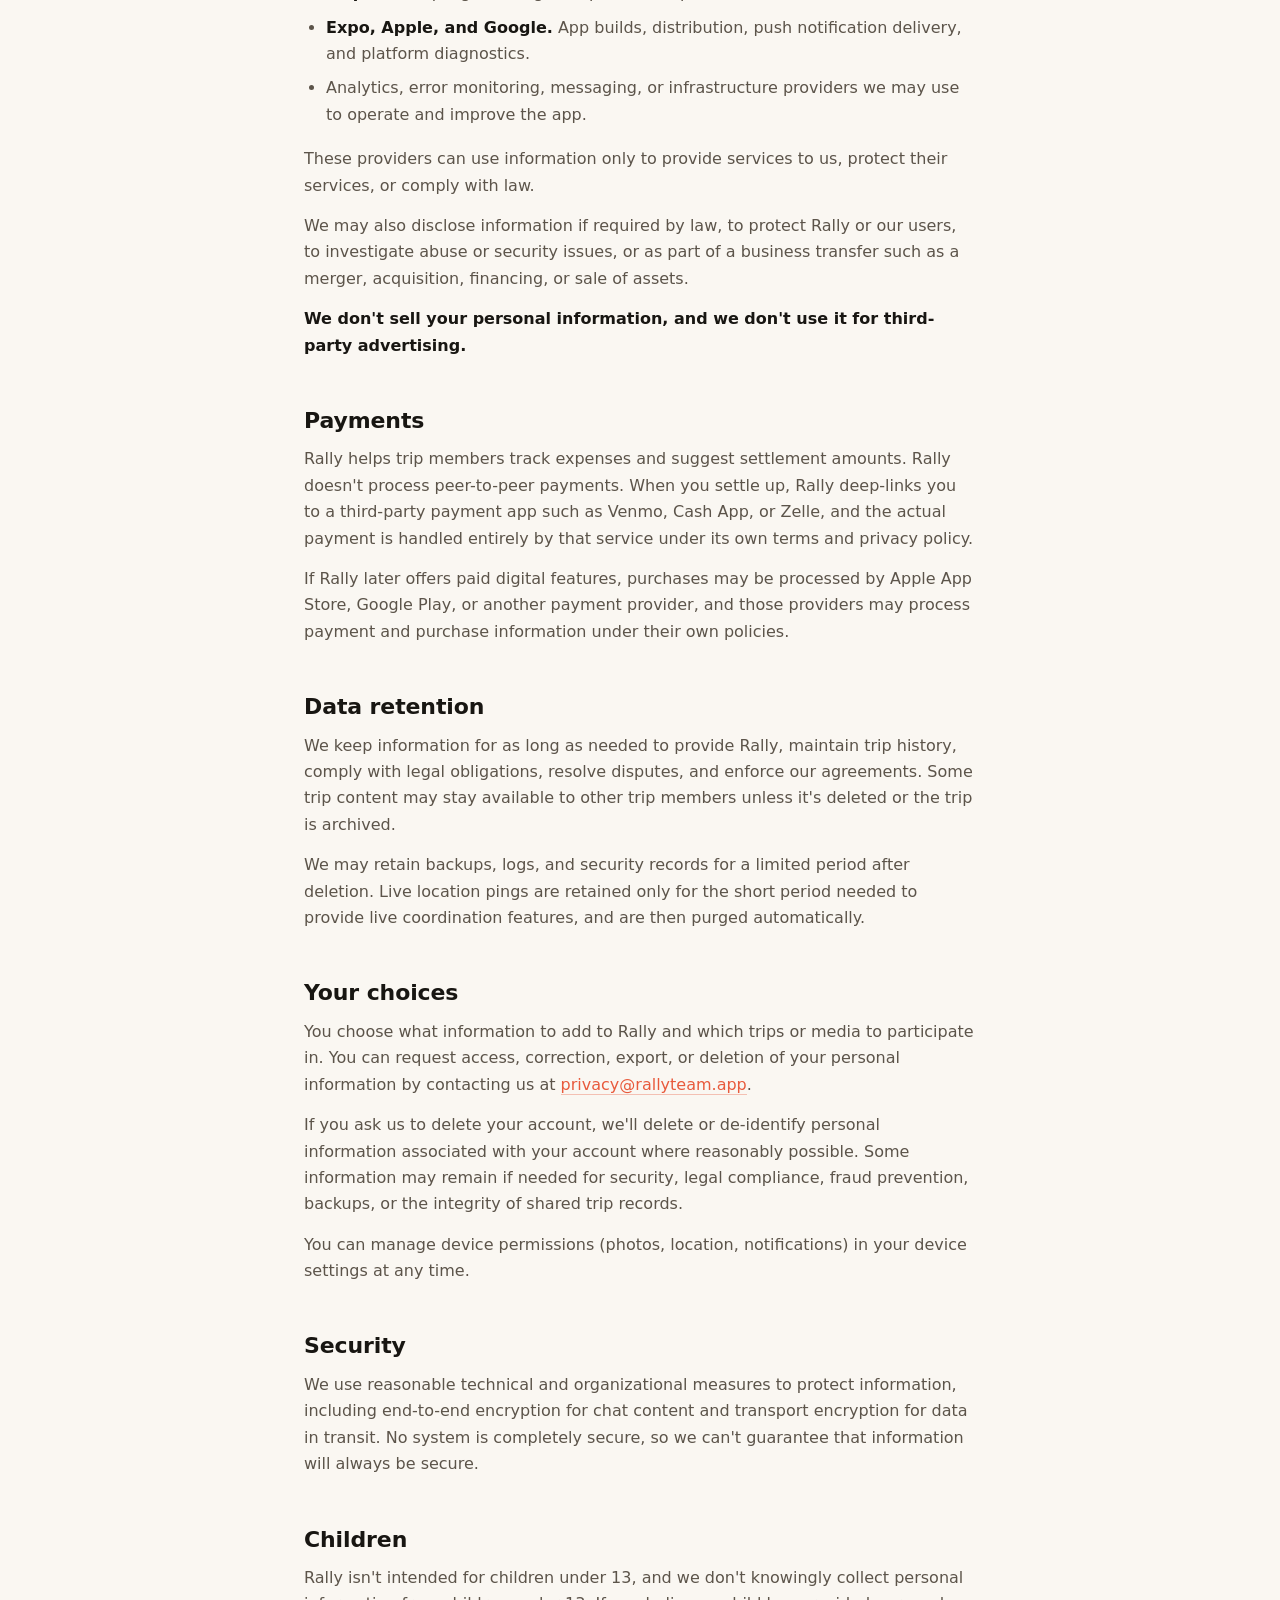
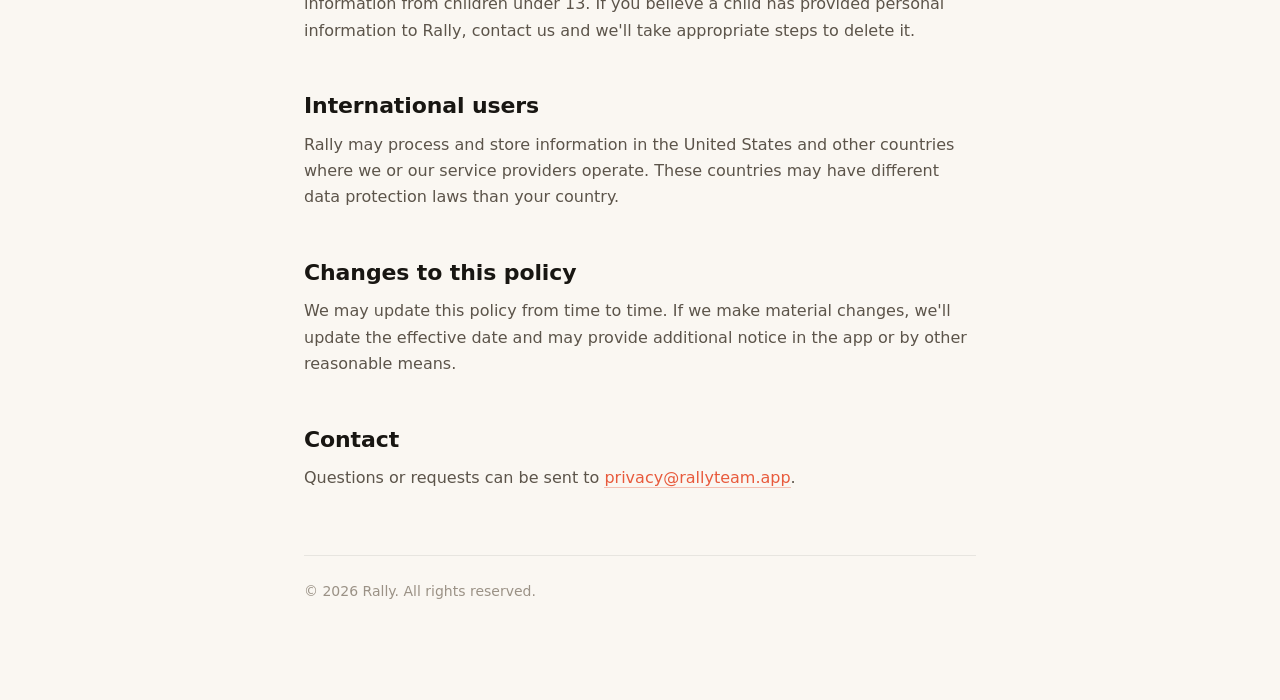
==== commit 195ff599: "Remove personal name from operator clause" ====
--- a/privacy.html
+++ b/privacy.html
@@ -119,7 +119,7 @@
     </p>
 
     <h2>Who we are</h2>
-    <p>Rally is operated by Rally (the legal entity formed by Nikolai Cook), referred to in this policy as "Rally," "we," "us," or "our."</p>
+    <p>Rally is operated by Rally, referred to in this policy as "Rally," "we," "us," or "our."</p>
     <p>Contact us at <a href="mailto:privacy@rallyteam.app">privacy@rallyteam.app</a>.</p>
 
     <h2>Information we collect</h2>
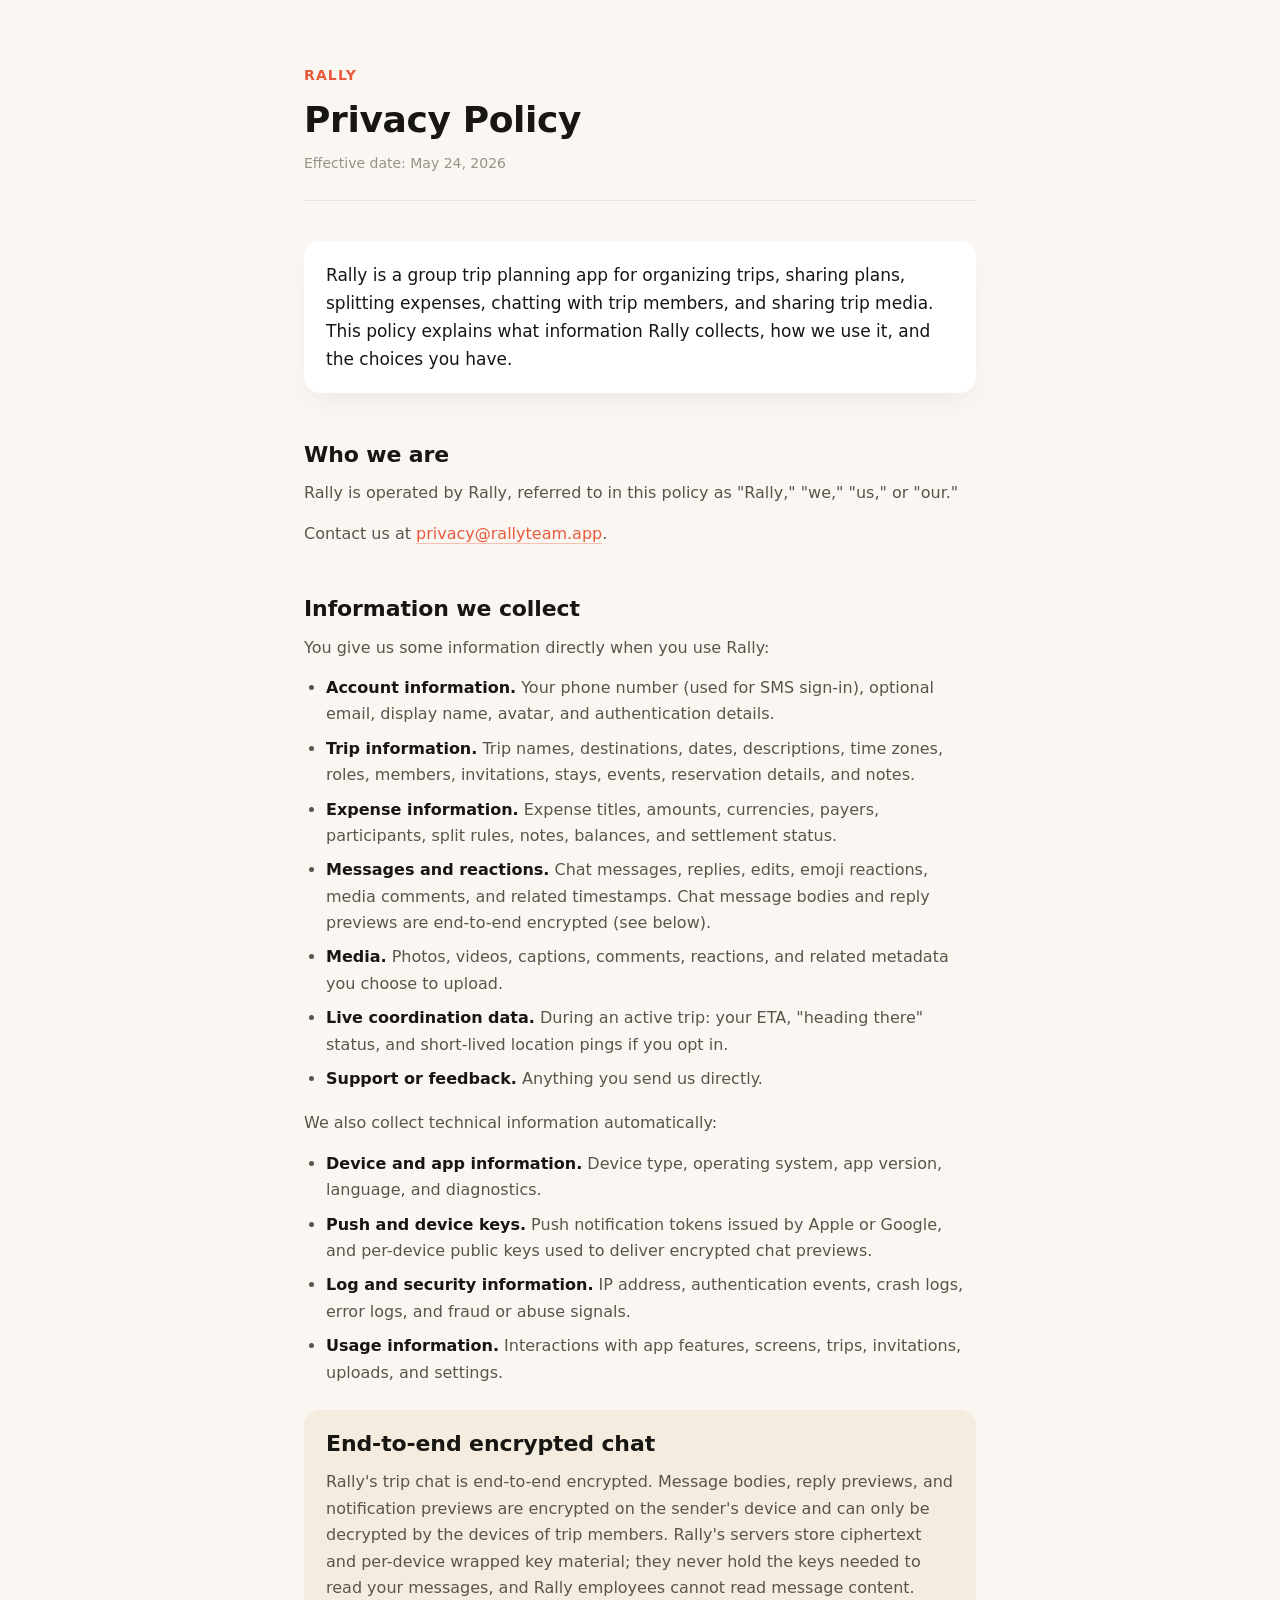
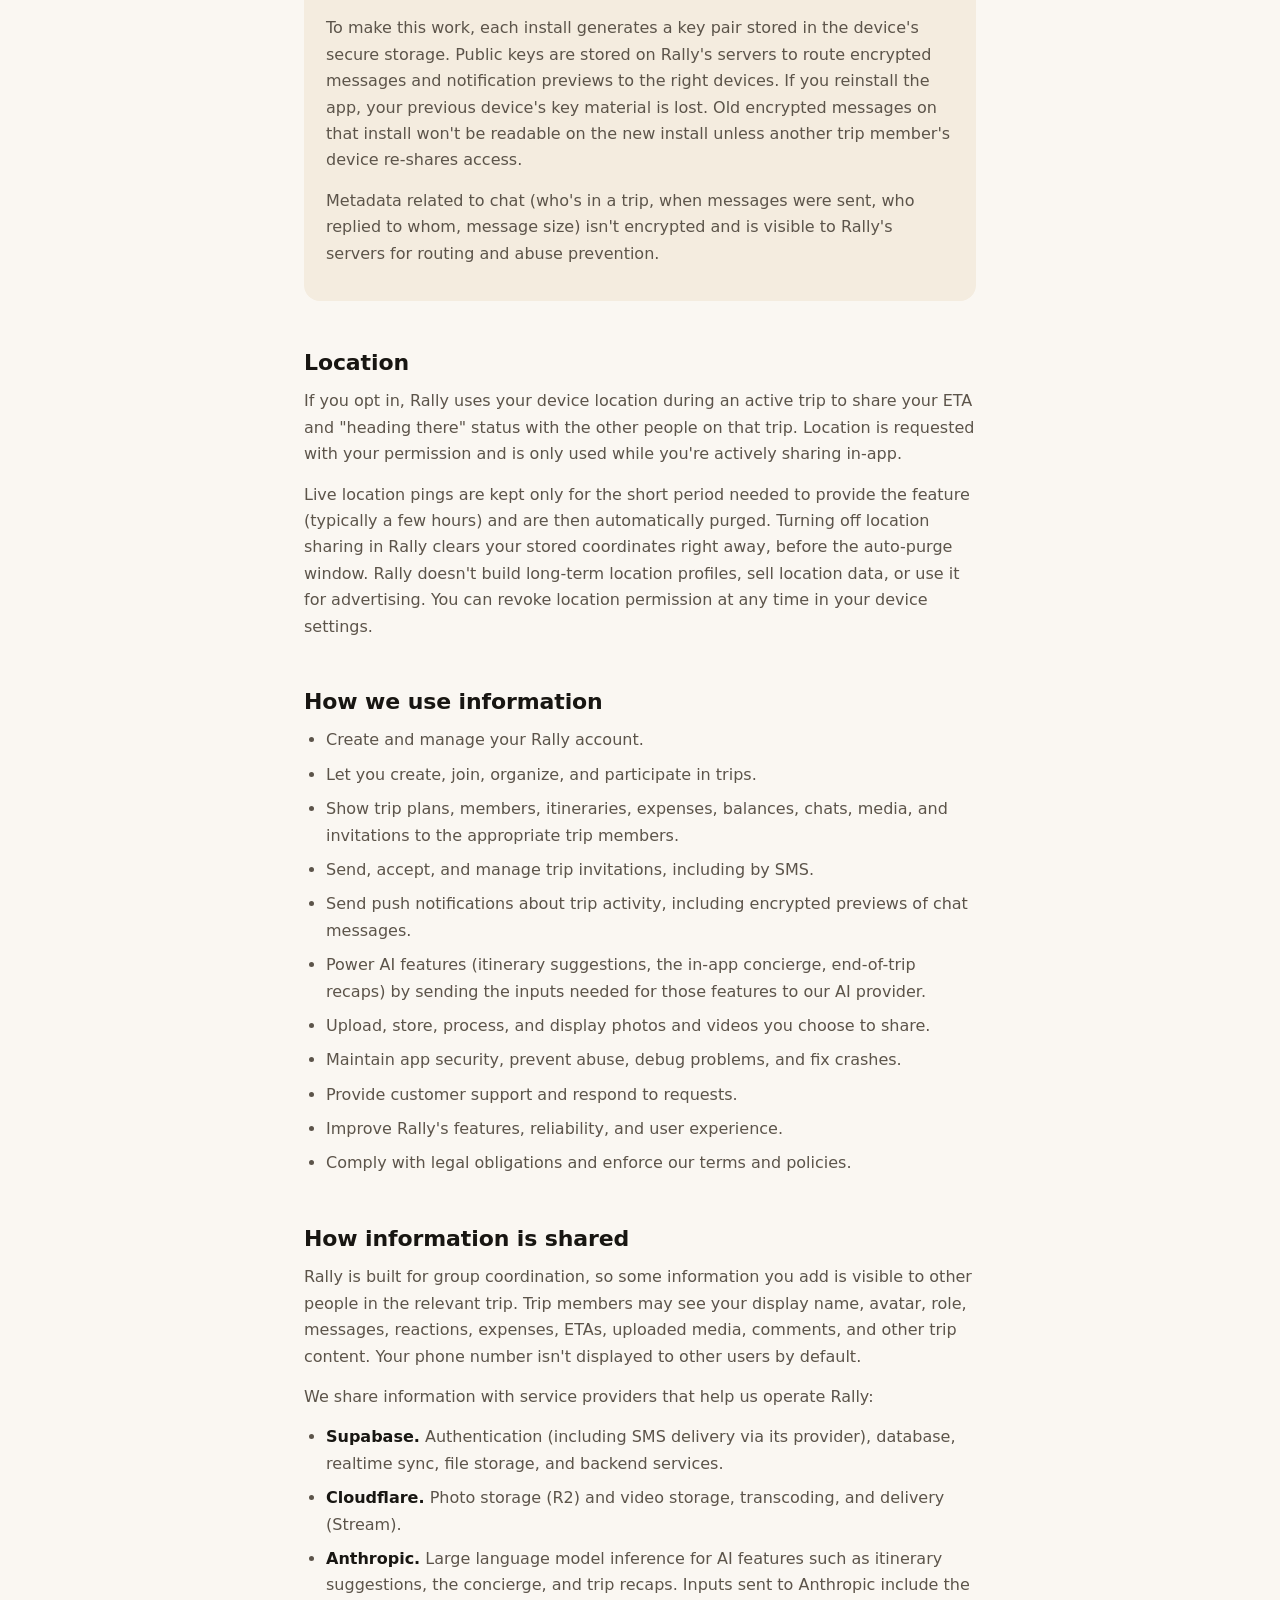
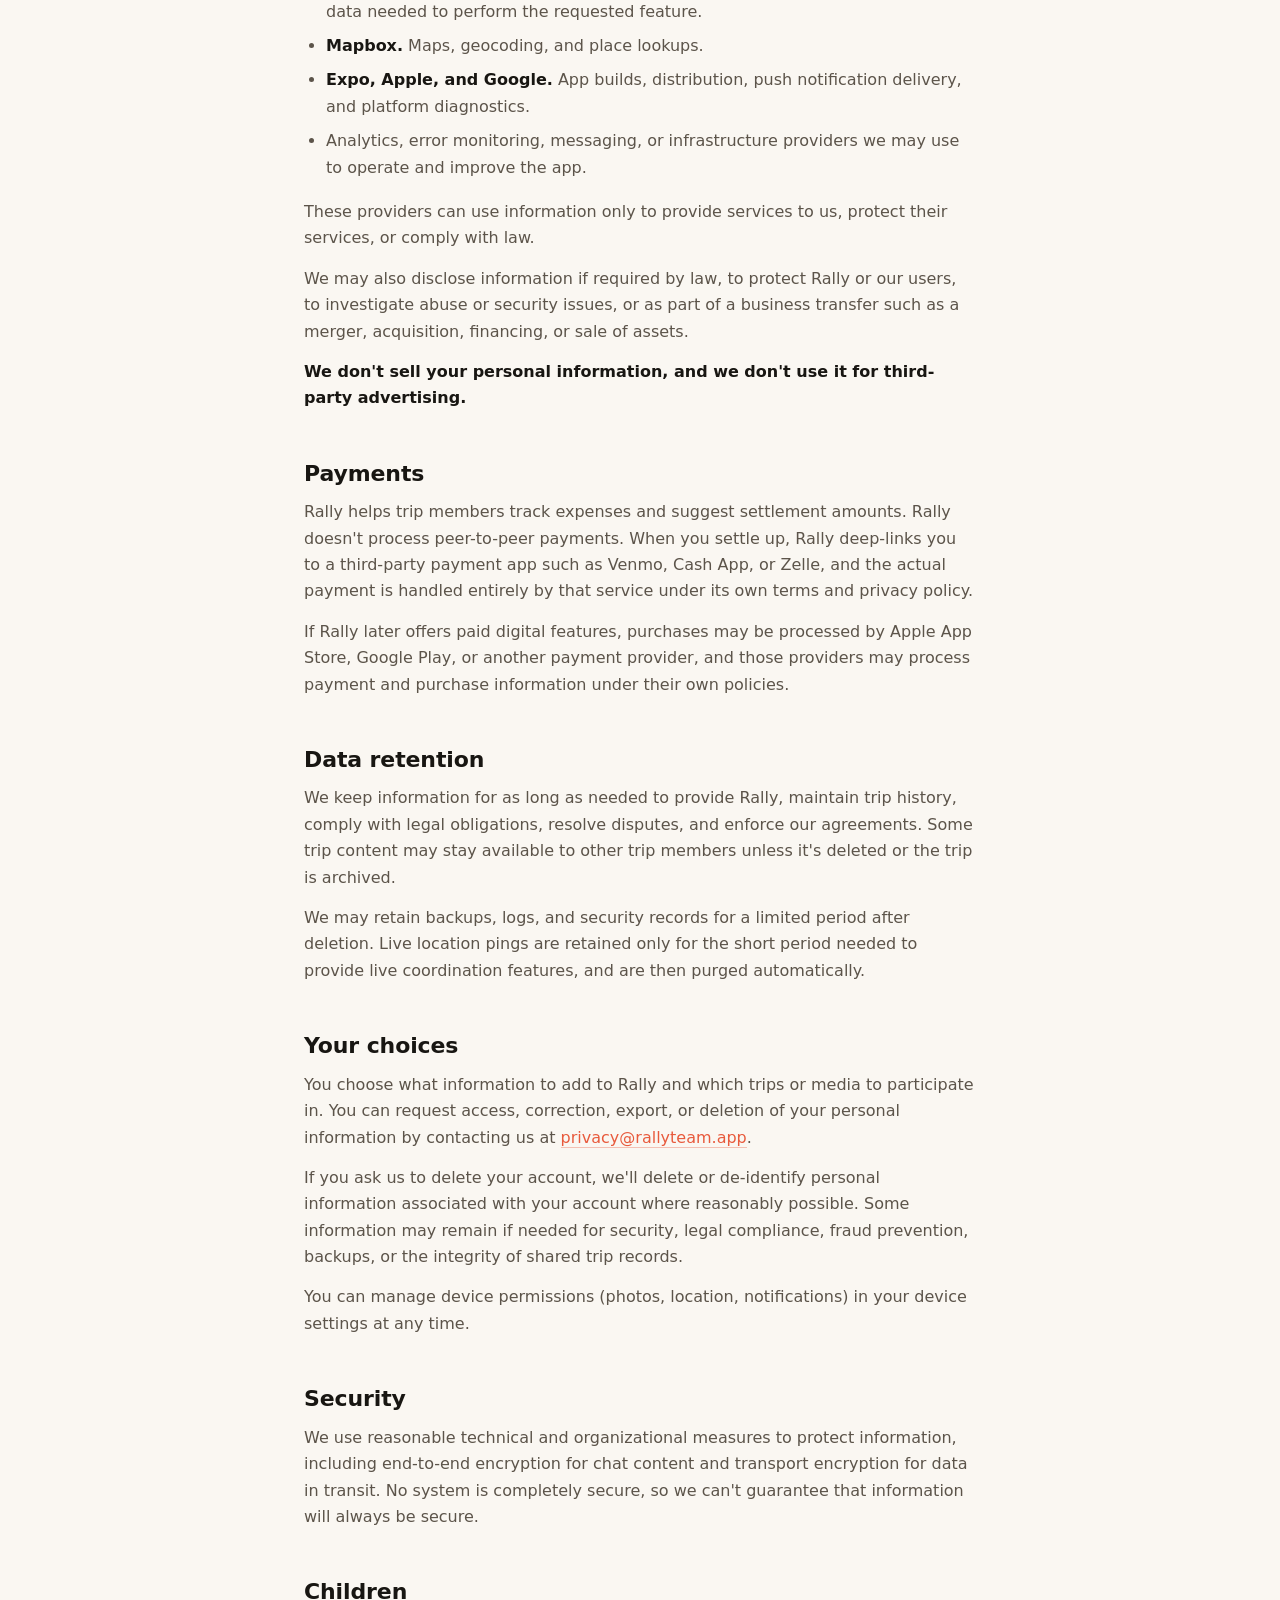
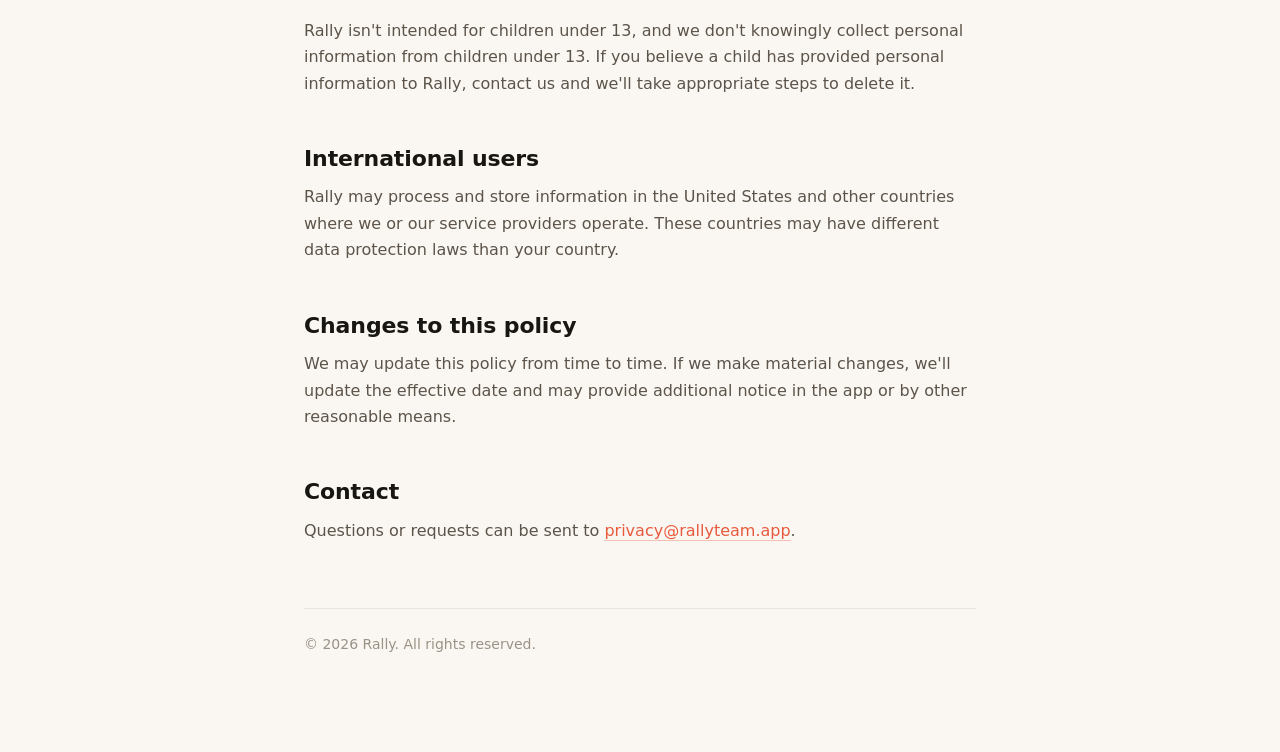
==== commit 062fb91a: "Add immediate-coord-wipe note to location section" ====
--- a/privacy.html
+++ b/privacy.html
@@ -151,7 +151,7 @@
 
     <h2>Location</h2>
     <p>If you opt in, Rally uses your device location during an active trip to share your ETA and "heading there" status with the other people on that trip. Location is requested with your permission and is only used while you're actively sharing in-app.</p>
-    <p>Live location pings are kept only for the short period needed to provide the feature (typically a few hours) and are then automatically purged. Rally doesn't build long-term location profiles, sell location data, or use it for advertising. You can revoke location permission at any time in your device settings.</p>
+    <p>Live location pings are kept only for the short period needed to provide the feature (typically a few hours) and are then automatically purged. Turning off location sharing in Rally clears your stored coordinates right away, before the auto-purge window. Rally doesn't build long-term location profiles, sell location data, or use it for advertising. You can revoke location permission at any time in your device settings.</p>
 
     <h2>How we use information</h2>
     <ul>
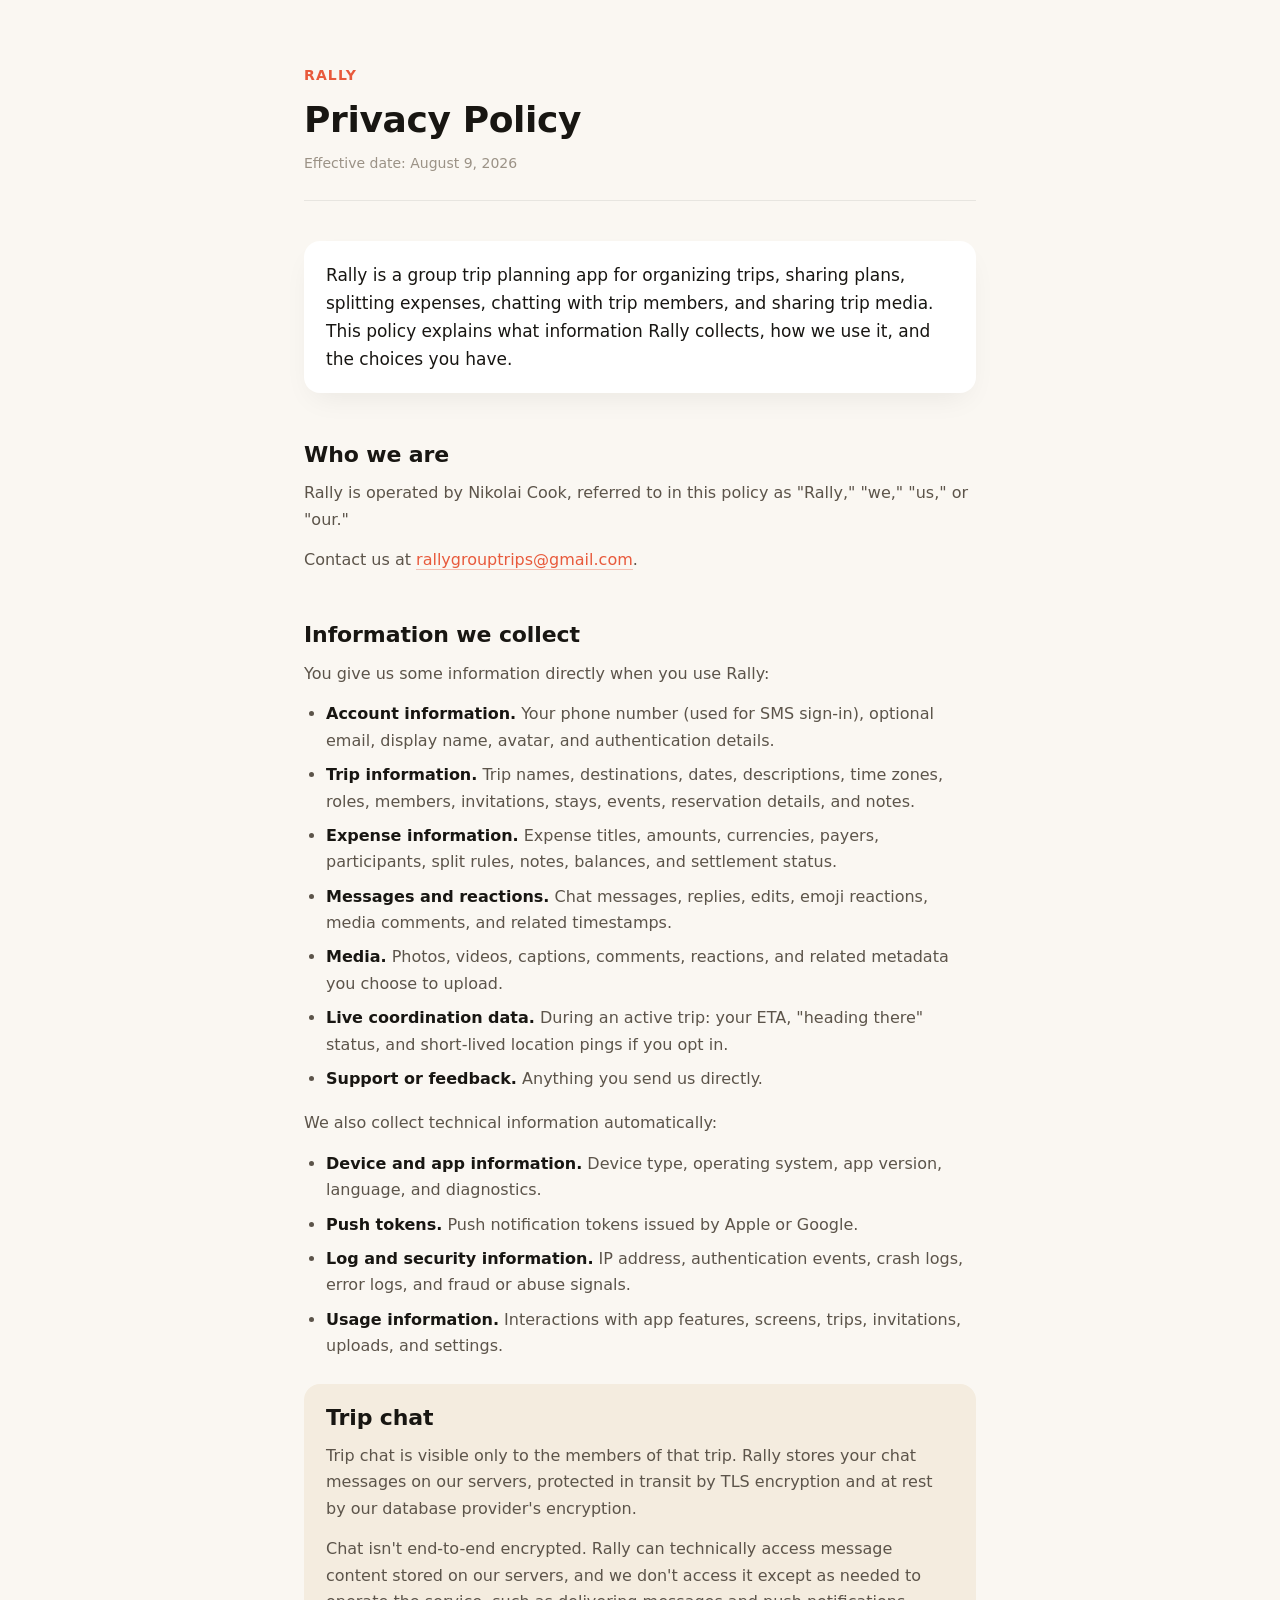
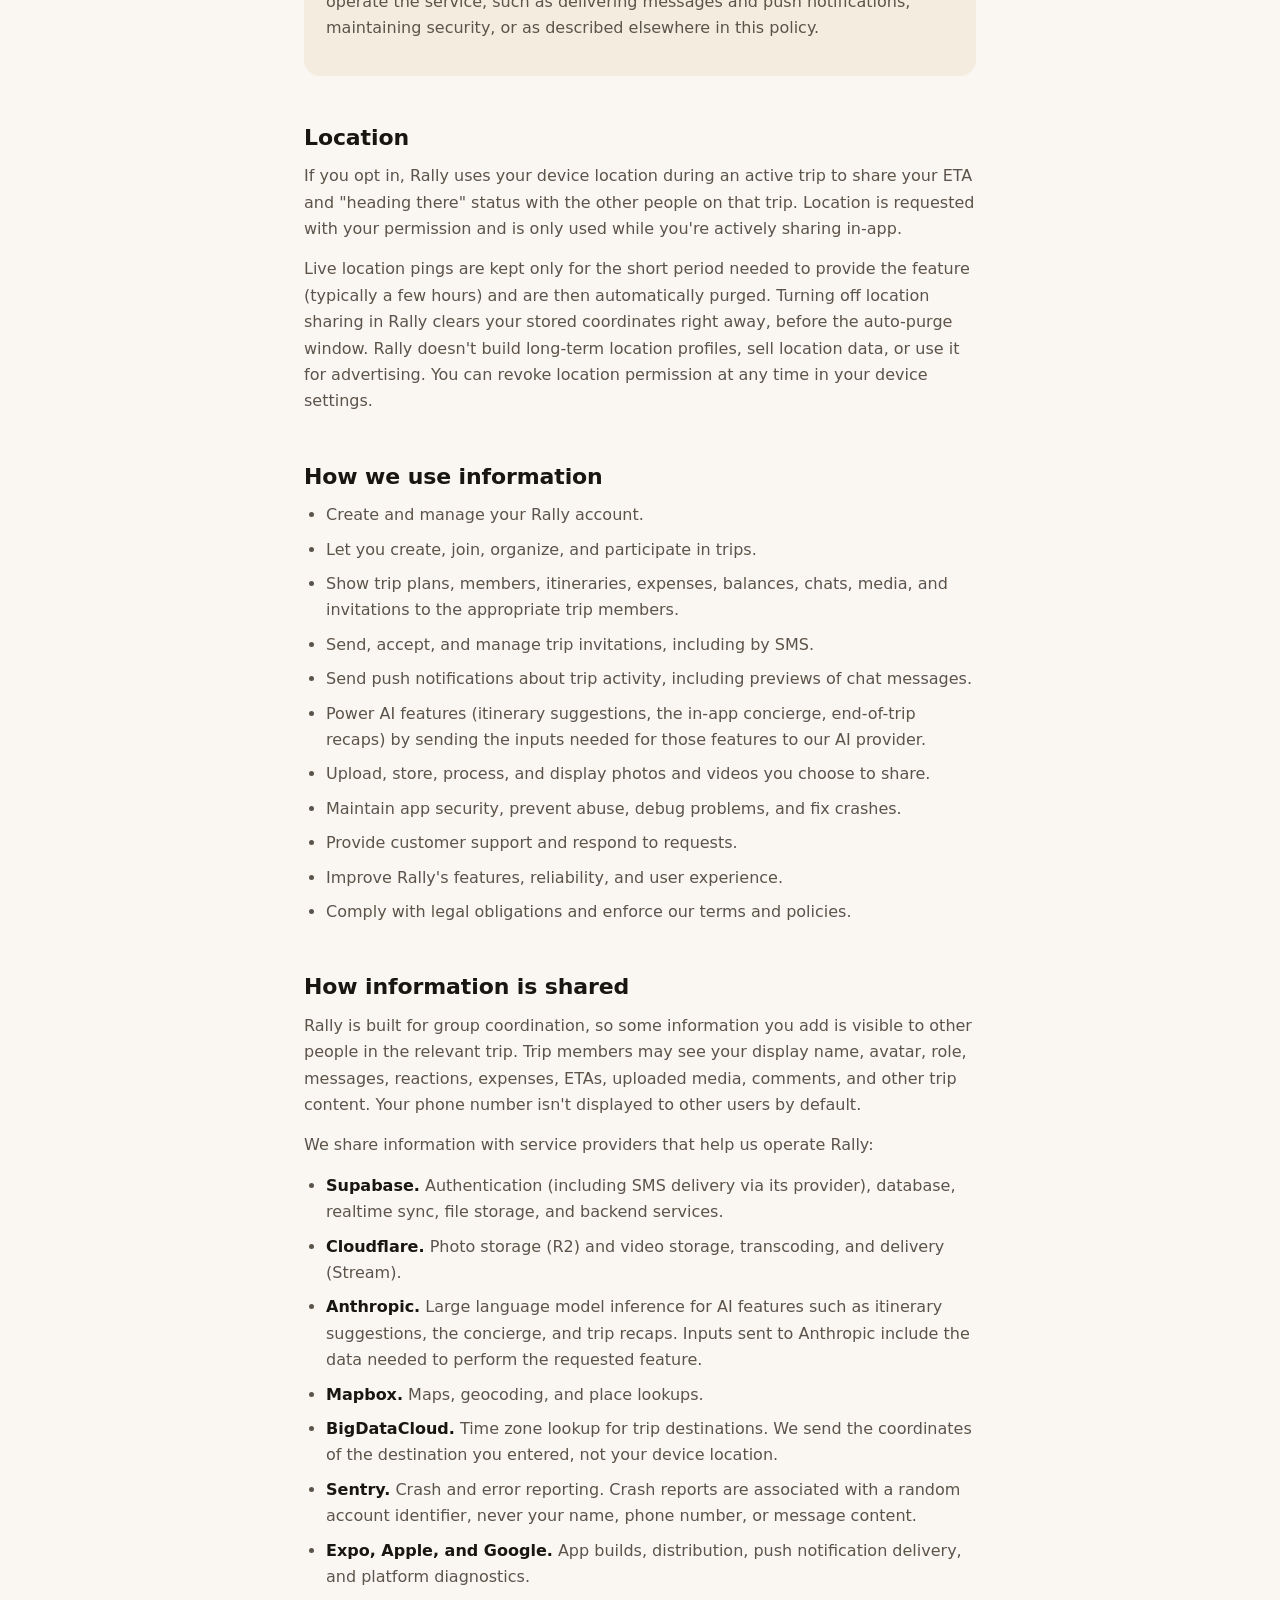
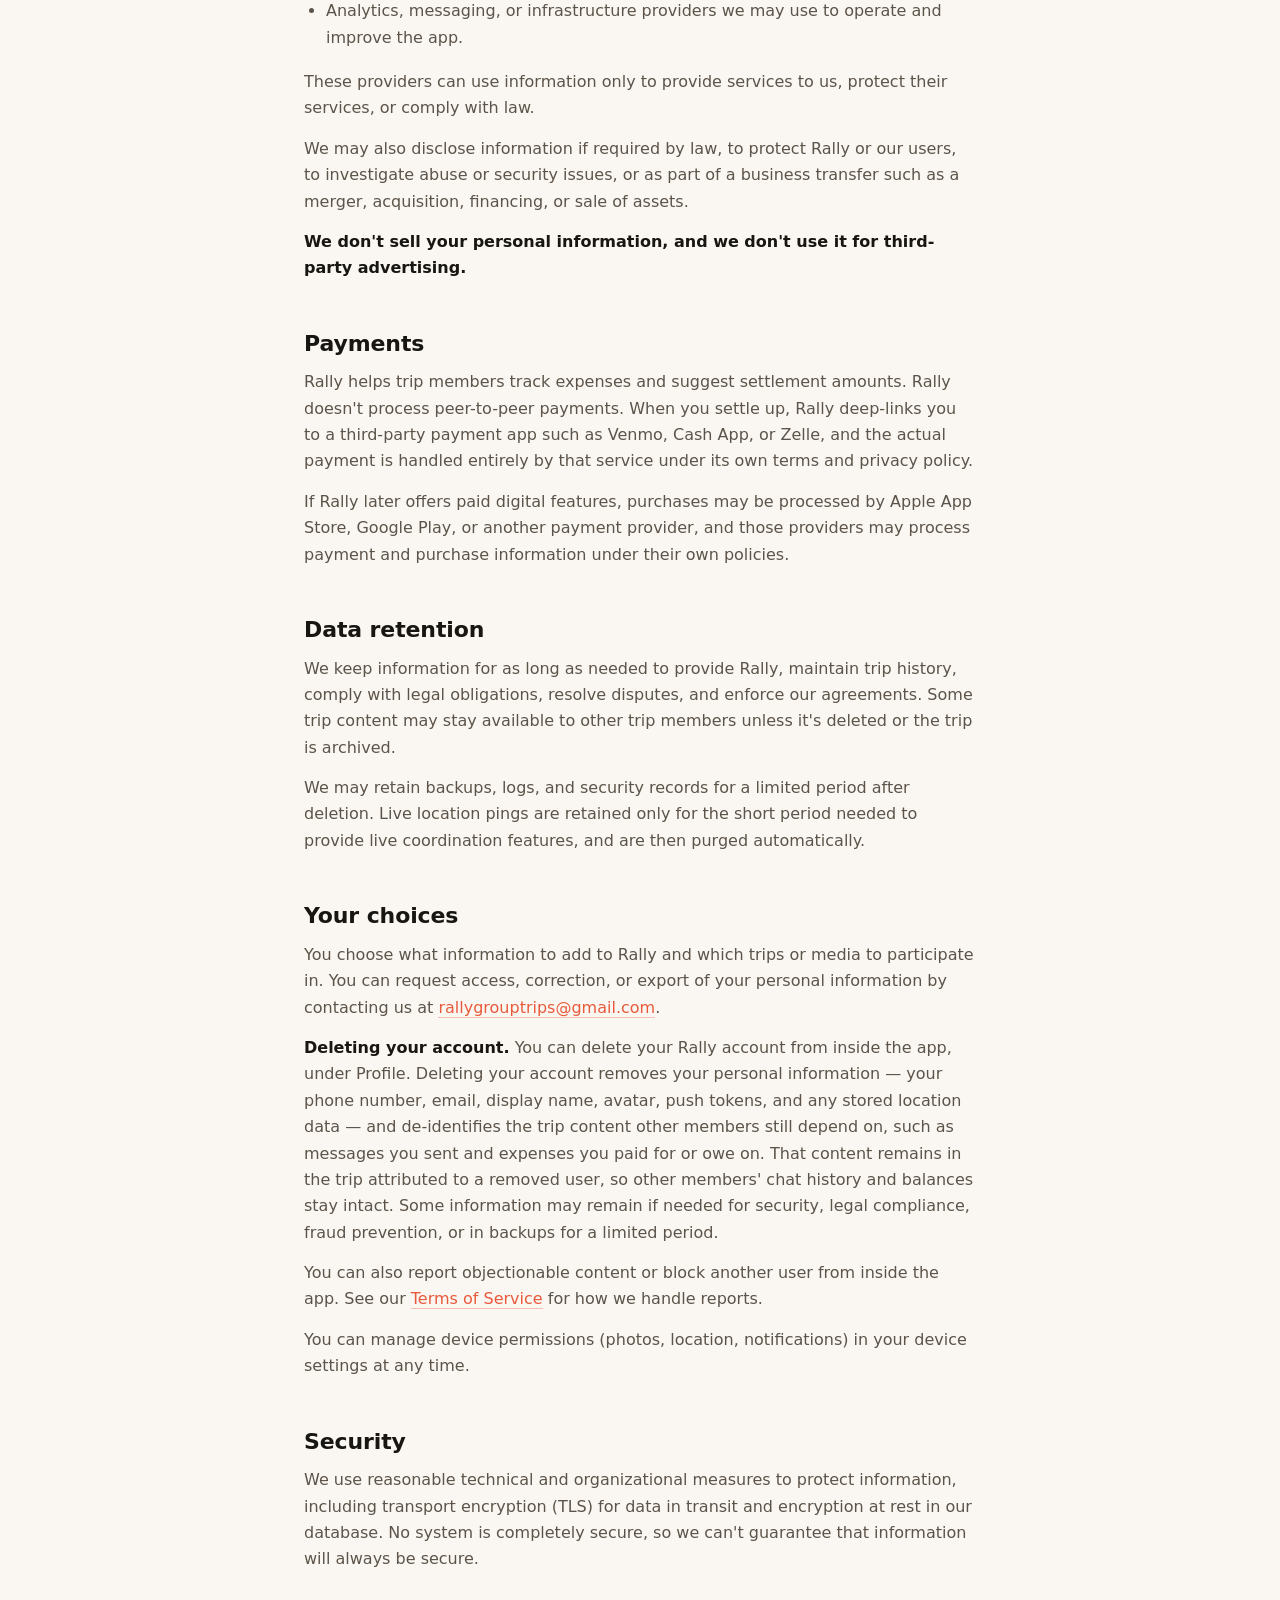
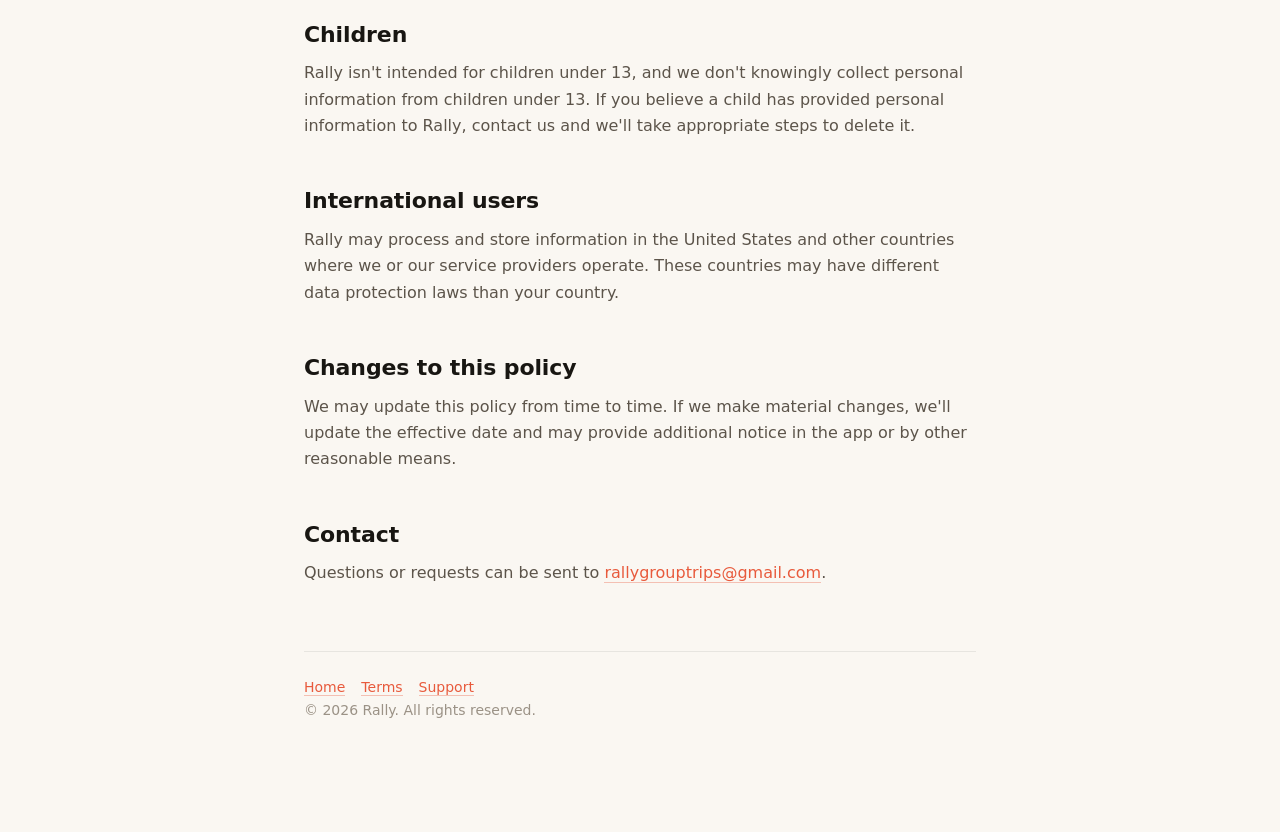
==== commit fac399a4: "Publish privacy policy, terms, and support pages The existing privacy.html was the pre-E2EE-removal " ====
--- a/privacy.html
+++ b/privacy.html
@@ -5,113 +5,14 @@
   <meta name="viewport" content="width=device-width, initial-scale=1" />
   <title>Rally Privacy Policy</title>
   <meta name="description" content="How Rally collects, uses, and protects your information." />
-  <style>
-    :root {
-      --paper: #FAF7F2;
-      --paper-warm: #F4ECDF;
-      --card: #FFFFFF;
-      --ink: #181612;
-      --ink-soft: #5C544A;
-      --ink-mute: #9B9286;
-      --accent: #E85A3C;
-      --rule: rgba(24, 22, 18, 0.08);
-    }
-    * { box-sizing: border-box; }
-    html, body { margin: 0; padding: 0; }
-    body {
-      background: var(--paper);
-      color: var(--ink-soft);
-      font: 16px/1.65 -apple-system, BlinkMacSystemFont, "Segoe UI", "Geist", "Inter", system-ui, sans-serif;
-      -webkit-font-smoothing: antialiased;
-      -moz-osx-font-smoothing: grayscale;
-    }
-    main {
-      max-width: 720px;
-      margin: 0 auto;
-      padding: 64px 24px 96px;
-    }
-    header {
-      margin-bottom: 40px;
-      padding-bottom: 24px;
-      border-bottom: 1px solid var(--rule);
-    }
-    .brand {
-      font-size: 14px;
-      font-weight: 600;
-      letter-spacing: 0.08em;
-      text-transform: uppercase;
-      color: var(--accent);
-      margin-bottom: 12px;
-    }
-    h1 {
-      font-size: 36px;
-      line-height: 1.15;
-      color: var(--ink);
-      margin: 0 0 12px;
-      letter-spacing: -0.01em;
-    }
-    .effective {
-      color: var(--ink-mute);
-      font-size: 14px;
-      margin: 0;
-    }
-    h2 {
-      color: var(--ink);
-      font-size: 22px;
-      line-height: 1.25;
-      margin: 48px 0 12px;
-      letter-spacing: -0.005em;
-    }
-    p { margin: 0 0 14px; }
-    ul {
-      margin: 0 0 18px;
-      padding-left: 22px;
-    }
-    li { margin-bottom: 8px; }
-    strong { color: var(--ink); font-weight: 600; }
-    a {
-      color: var(--accent);
-      text-decoration: none;
-      border-bottom: 1px solid rgba(232, 90, 60, 0.35);
-    }
-    a:hover { border-bottom-color: var(--accent); }
-    .intro {
-      background: var(--card);
-      padding: 20px 22px;
-      border-radius: 16px;
-      box-shadow: 0 12px 30px -10px rgba(24, 22, 18, 0.08);
-      font-size: 17px;
-      color: var(--ink);
-      margin-bottom: 32px;
-    }
-    .callout {
-      background: var(--paper-warm);
-      border-radius: 16px;
-      padding: 20px 22px;
-      margin: 24px 0;
-    }
-    .callout h2 { margin-top: 0; }
-    footer {
-      margin-top: 64px;
-      padding-top: 24px;
-      border-top: 1px solid var(--rule);
-      font-size: 14px;
-      color: var(--ink-mute);
-    }
-    @media (max-width: 520px) {
-      main { padding: 40px 20px 72px; }
-      h1 { font-size: 28px; }
-      h2 { font-size: 20px; margin-top: 36px; }
-      .intro { font-size: 16px; }
-    }
-  </style>
+  <link rel="stylesheet" href="style.css" />
 </head>
 <body>
   <main>
     <header>
-      <div class="brand">Rally</div>
+      <div class="brand"><a href="index.html">Rally</a></div>
       <h1>Privacy Policy</h1>
-      <p class="effective">Effective date: May 24, 2026</p>
+      <p class="effective">Effective date: August 9, 2026</p>
     </header>
 
     <p class="intro">
@@ -119,8 +20,8 @@
     </p>
 
     <h2>Who we are</h2>
-    <p>Rally is operated by Rally, referred to in this policy as "Rally," "we," "us," or "our."</p>
-    <p>Contact us at <a href="mailto:privacy@rallyteam.app">privacy@rallyteam.app</a>.</p>
+    <p>Rally is operated by Nikolai Cook, referred to in this policy as "Rally," "we," "us," or "our."</p>
+    <p>Contact us at <a href="mailto:rallygrouptrips@gmail.com">rallygrouptrips@gmail.com</a>.</p>
 
     <h2>Information we collect</h2>
     <p>You give us some information directly when you use Rally:</p>
@@ -128,7 +29,7 @@
       <li><strong>Account information.</strong> Your phone number (used for SMS sign-in), optional email, display name, avatar, and authentication details.</li>
       <li><strong>Trip information.</strong> Trip names, destinations, dates, descriptions, time zones, roles, members, invitations, stays, events, reservation details, and notes.</li>
       <li><strong>Expense information.</strong> Expense titles, amounts, currencies, payers, participants, split rules, notes, balances, and settlement status.</li>
-      <li><strong>Messages and reactions.</strong> Chat messages, replies, edits, emoji reactions, media comments, and related timestamps. Chat message bodies and reply previews are end-to-end encrypted (see below).</li>
+      <li><strong>Messages and reactions.</strong> Chat messages, replies, edits, emoji reactions, media comments, and related timestamps.</li>
       <li><strong>Media.</strong> Photos, videos, captions, comments, reactions, and related metadata you choose to upload.</li>
       <li><strong>Live coordination data.</strong> During an active trip: your ETA, "heading there" status, and short-lived location pings if you opt in.</li>
       <li><strong>Support or feedback.</strong> Anything you send us directly.</li>
@@ -137,16 +38,15 @@
     <p>We also collect technical information automatically:</p>
     <ul>
       <li><strong>Device and app information.</strong> Device type, operating system, app version, language, and diagnostics.</li>
-      <li><strong>Push and device keys.</strong> Push notification tokens issued by Apple or Google, and per-device public keys used to deliver encrypted chat previews.</li>
+      <li><strong>Push tokens.</strong> Push notification tokens issued by Apple or Google.</li>
       <li><strong>Log and security information.</strong> IP address, authentication events, crash logs, error logs, and fraud or abuse signals.</li>
       <li><strong>Usage information.</strong> Interactions with app features, screens, trips, invitations, uploads, and settings.</li>
     </ul>
 
     <div class="callout">
-      <h2>End-to-end encrypted chat</h2>
-      <p>Rally's trip chat is end-to-end encrypted. Message bodies, reply previews, and notification previews are encrypted on the sender's device and can only be decrypted by the devices of trip members. Rally's servers store ciphertext and per-device wrapped key material; they never hold the keys needed to read your messages, and Rally employees cannot read message content.</p>
-      <p>To make this work, each install generates a key pair stored in the device's secure storage. Public keys are stored on Rally's servers to route encrypted messages and notification previews to the right devices. If you reinstall the app, your previous device's key material is lost. Old encrypted messages on that install won't be readable on the new install unless another trip member's device re-shares access.</p>
-      <p>Metadata related to chat (who's in a trip, when messages were sent, who replied to whom, message size) isn't encrypted and is visible to Rally's servers for routing and abuse prevention.</p>
+      <h2>Trip chat</h2>
+      <p>Trip chat is visible only to the members of that trip. Rally stores your chat messages on our servers, protected in transit by TLS encryption and at rest by our database provider's encryption.</p>
+      <p>Chat isn't end-to-end encrypted. Rally can technically access message content stored on our servers, and we don't access it except as needed to operate the service, such as delivering messages and push notifications, maintaining security, or as described elsewhere in this policy.</p>
     </div>
 
     <h2>Location</h2>
@@ -159,7 +59,7 @@
       <li>Let you create, join, organize, and participate in trips.</li>
       <li>Show trip plans, members, itineraries, expenses, balances, chats, media, and invitations to the appropriate trip members.</li>
       <li>Send, accept, and manage trip invitations, including by SMS.</li>
-      <li>Send push notifications about trip activity, including encrypted previews of chat messages.</li>
+      <li>Send push notifications about trip activity, including previews of chat messages.</li>
       <li>Power AI features (itinerary suggestions, the in-app concierge, end-of-trip recaps) by sending the inputs needed for those features to our AI provider.</li>
       <li>Upload, store, process, and display photos and videos you choose to share.</li>
       <li>Maintain app security, prevent abuse, debug problems, and fix crashes.</li>
@@ -176,8 +76,10 @@
       <li><strong>Cloudflare.</strong> Photo storage (R2) and video storage, transcoding, and delivery (Stream).</li>
       <li><strong>Anthropic.</strong> Large language model inference for AI features such as itinerary suggestions, the concierge, and trip recaps. Inputs sent to Anthropic include the data needed to perform the requested feature.</li>
       <li><strong>Mapbox.</strong> Maps, geocoding, and place lookups.</li>
+      <li><strong>BigDataCloud.</strong> Time zone lookup for trip destinations. We send the coordinates of the destination you entered, not your device location.</li>
+      <li><strong>Sentry.</strong> Crash and error reporting. Crash reports are associated with a random account identifier, never your name, phone number, or message content.</li>
       <li><strong>Expo, Apple, and Google.</strong> App builds, distribution, push notification delivery, and platform diagnostics.</li>
-      <li>Analytics, error monitoring, messaging, or infrastructure providers we may use to operate and improve the app.</li>
+      <li>Analytics, messaging, or infrastructure providers we may use to operate and improve the app.</li>
     </ul>
     <p>These providers can use information only to provide services to us, protect their services, or comply with law.</p>
     <p>We may also disclose information if required by law, to protect Rally or our users, to investigate abuse or security issues, or as part of a business transfer such as a merger, acquisition, financing, or sale of assets.</p>
@@ -192,12 +94,13 @@
     <p>We may retain backups, logs, and security records for a limited period after deletion. Live location pings are retained only for the short period needed to provide live coordination features, and are then purged automatically.</p>
 
     <h2>Your choices</h2>
-    <p>You choose what information to add to Rally and which trips or media to participate in. You can request access, correction, export, or deletion of your personal information by contacting us at <a href="mailto:privacy@rallyteam.app">privacy@rallyteam.app</a>.</p>
-    <p>If you ask us to delete your account, we'll delete or de-identify personal information associated with your account where reasonably possible. Some information may remain if needed for security, legal compliance, fraud prevention, backups, or the integrity of shared trip records.</p>
+    <p>You choose what information to add to Rally and which trips or media to participate in. You can request access, correction, or export of your personal information by contacting us at <a href="mailto:rallygrouptrips@gmail.com">rallygrouptrips@gmail.com</a>.</p>
+    <p><strong>Deleting your account.</strong> You can delete your Rally account from inside the app, under Profile. Deleting your account removes your personal information — your phone number, email, display name, avatar, push tokens, and any stored location data — and de-identifies the trip content other members still depend on, such as messages you sent and expenses you paid for or owe on. That content remains in the trip attributed to a removed user, so other members' chat history and balances stay intact. Some information may remain if needed for security, legal compliance, fraud prevention, or in backups for a limited period.</p>
+    <p>You can also report objectionable content or block another user from inside the app. See our <a href="terms.html">Terms of Service</a> for how we handle reports.</p>
     <p>You can manage device permissions (photos, location, notifications) in your device settings at any time.</p>
 
     <h2>Security</h2>
-    <p>We use reasonable technical and organizational measures to protect information, including end-to-end encryption for chat content and transport encryption for data in transit. No system is completely secure, so we can't guarantee that information will always be secure.</p>
+    <p>We use reasonable technical and organizational measures to protect information, including transport encryption (TLS) for data in transit and encryption at rest in our database. No system is completely secure, so we can't guarantee that information will always be secure.</p>
 
     <h2>Children</h2>
     <p>Rally isn't intended for children under 13, and we don't knowingly collect personal information from children under 13. If you believe a child has provided personal information to Rally, contact us and we'll take appropriate steps to delete it.</p>
@@ -209,10 +112,11 @@
     <p>We may update this policy from time to time. If we make material changes, we'll update the effective date and may provide additional notice in the app or by other reasonable means.</p>
 
     <h2>Contact</h2>
-    <p>Questions or requests can be sent to <a href="mailto:privacy@rallyteam.app">privacy@rallyteam.app</a>.</p>
+    <p>Questions or requests can be sent to <a href="mailto:rallygrouptrips@gmail.com">rallygrouptrips@gmail.com</a>.</p>
 
     <footer>
-      &copy; 2026 Rally. All rights reserved.
+      <a href="index.html">Home</a><a href="terms.html">Terms</a><a href="support.html">Support</a>
+      <p>&copy; 2026 Rally. All rights reserved.</p>
     </footer>
   </main>
 </body>
--- a/style.css
+++ b/style.css
@@ -0,0 +1,112 @@
+:root {
+  --paper: #FAF7F2;
+  --paper-warm: #F4ECDF;
+  --card: #FFFFFF;
+  --ink: #181612;
+  --ink-soft: #5C544A;
+  --ink-mute: #9B9286;
+  --accent: #E85A3C;
+  --rule: rgba(24, 22, 18, 0.08);
+}
+* { box-sizing: border-box; }
+html, body { margin: 0; padding: 0; }
+body {
+  background: var(--paper);
+  color: var(--ink-soft);
+  font: 16px/1.65 -apple-system, BlinkMacSystemFont, "Segoe UI", "Geist", "Inter", system-ui, sans-serif;
+  -webkit-font-smoothing: antialiased;
+  -moz-osx-font-smoothing: grayscale;
+}
+main {
+  max-width: 720px;
+  margin: 0 auto;
+  padding: 64px 24px 96px;
+}
+header {
+  margin-bottom: 40px;
+  padding-bottom: 24px;
+  border-bottom: 1px solid var(--rule);
+}
+.brand {
+  font-size: 14px;
+  font-weight: 600;
+  letter-spacing: 0.08em;
+  text-transform: uppercase;
+  color: var(--accent);
+  margin-bottom: 12px;
+}
+.brand a { color: inherit; border: 0; }
+h1 {
+  font-size: 36px;
+  line-height: 1.15;
+  color: var(--ink);
+  margin: 0 0 12px;
+  letter-spacing: -0.01em;
+}
+.effective {
+  color: var(--ink-mute);
+  font-size: 14px;
+  margin: 0;
+}
+h2 {
+  color: var(--ink);
+  font-size: 22px;
+  line-height: 1.25;
+  margin: 48px 0 12px;
+  letter-spacing: -0.005em;
+}
+h3 {
+  color: var(--ink);
+  font-size: 17px;
+  margin: 28px 0 8px;
+}
+p { margin: 0 0 14px; }
+ul {
+  margin: 0 0 18px;
+  padding-left: 22px;
+}
+li { margin-bottom: 8px; }
+strong { color: var(--ink); font-weight: 600; }
+a {
+  color: var(--accent);
+  text-decoration: none;
+  border-bottom: 1px solid rgba(232, 90, 60, 0.35);
+}
+a:hover { border-bottom-color: var(--accent); }
+.intro {
+  background: var(--card);
+  padding: 20px 22px;
+  border-radius: 16px;
+  box-shadow: 0 12px 30px -10px rgba(24, 22, 18, 0.08);
+  font-size: 17px;
+  color: var(--ink);
+  margin-bottom: 32px;
+}
+.callout {
+  background: var(--paper-warm);
+  border-radius: 16px;
+  padding: 20px 22px;
+  margin: 24px 0;
+}
+.callout h2 { margin-top: 0; }
+.nav {
+  display: flex;
+  flex-wrap: wrap;
+  gap: 20px;
+  margin-top: 20px;
+  font-size: 15px;
+}
+footer {
+  margin-top: 64px;
+  padding-top: 24px;
+  border-top: 1px solid var(--rule);
+  font-size: 14px;
+  color: var(--ink-mute);
+}
+footer a { margin-right: 16px; }
+@media (max-width: 520px) {
+  main { padding: 40px 20px 72px; }
+  h1 { font-size: 28px; }
+  h2 { font-size: 20px; margin-top: 36px; }
+  .intro { font-size: 16px; }
+}
